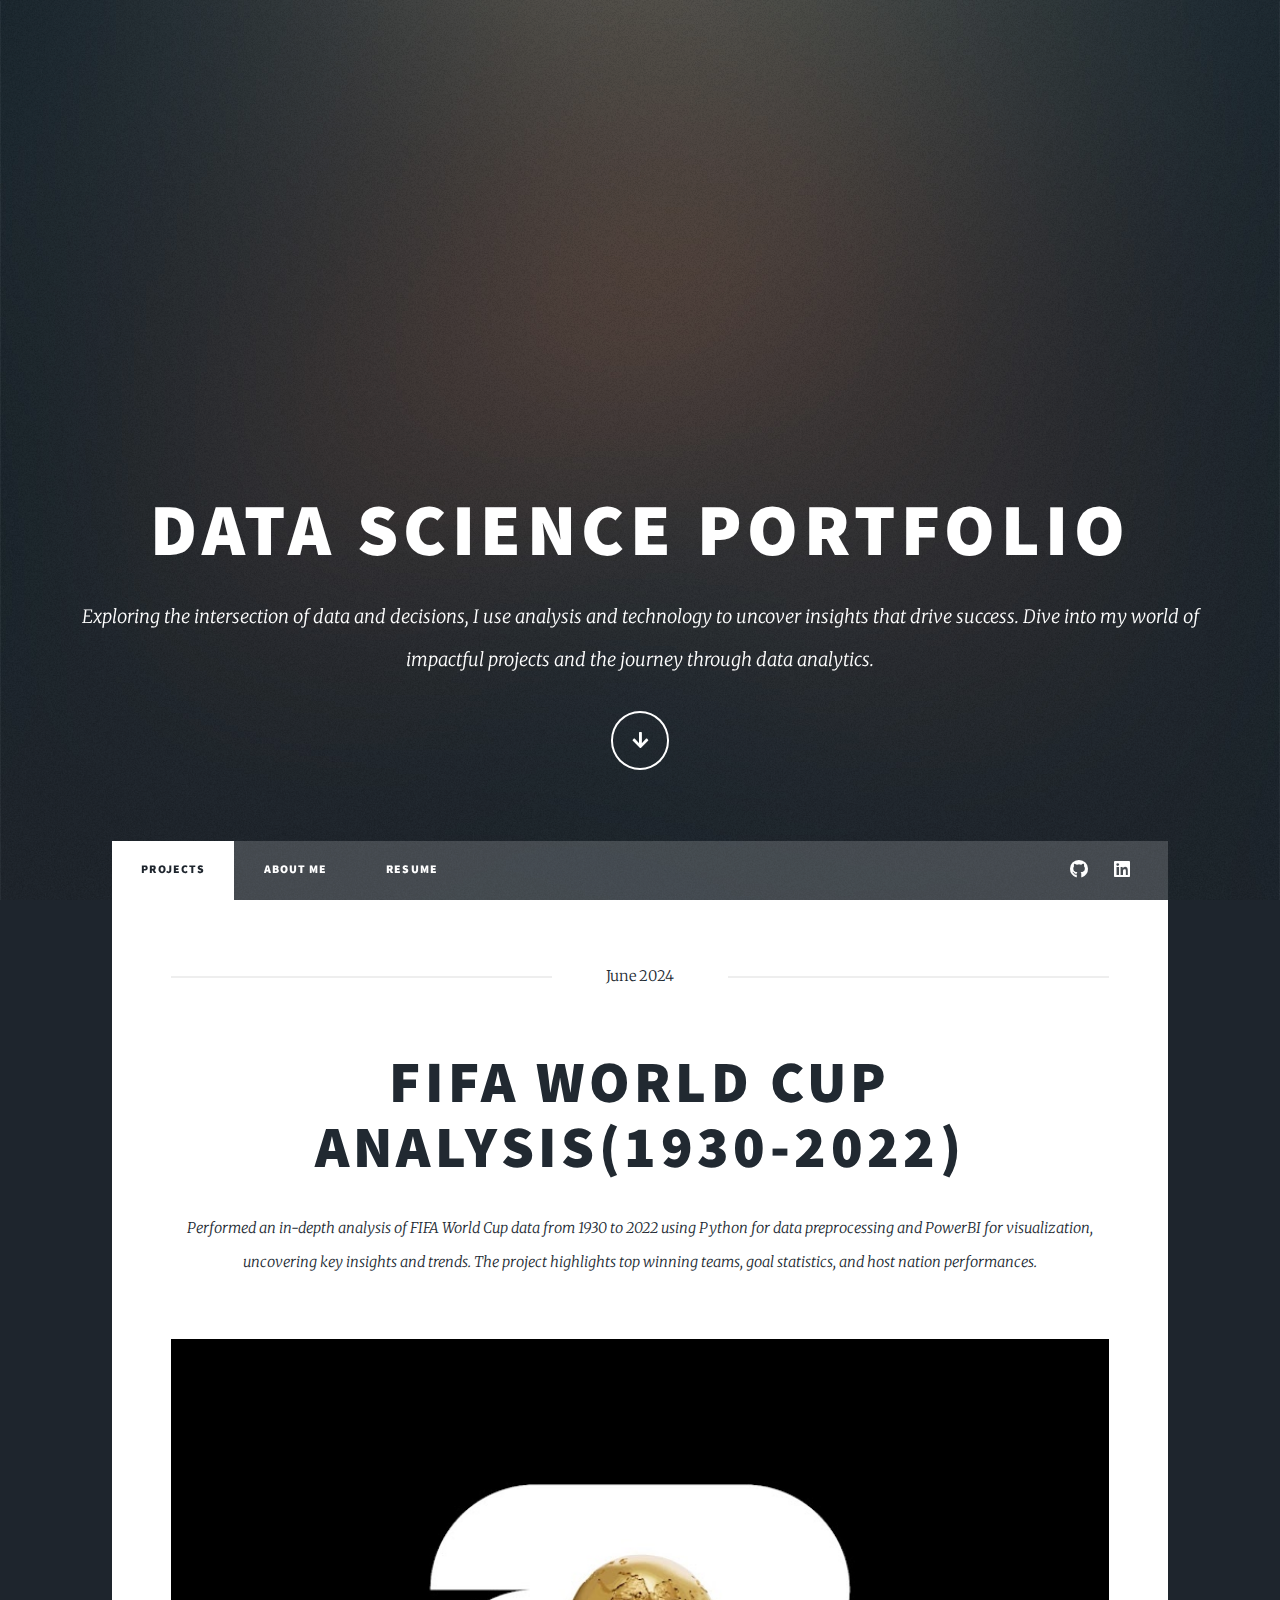
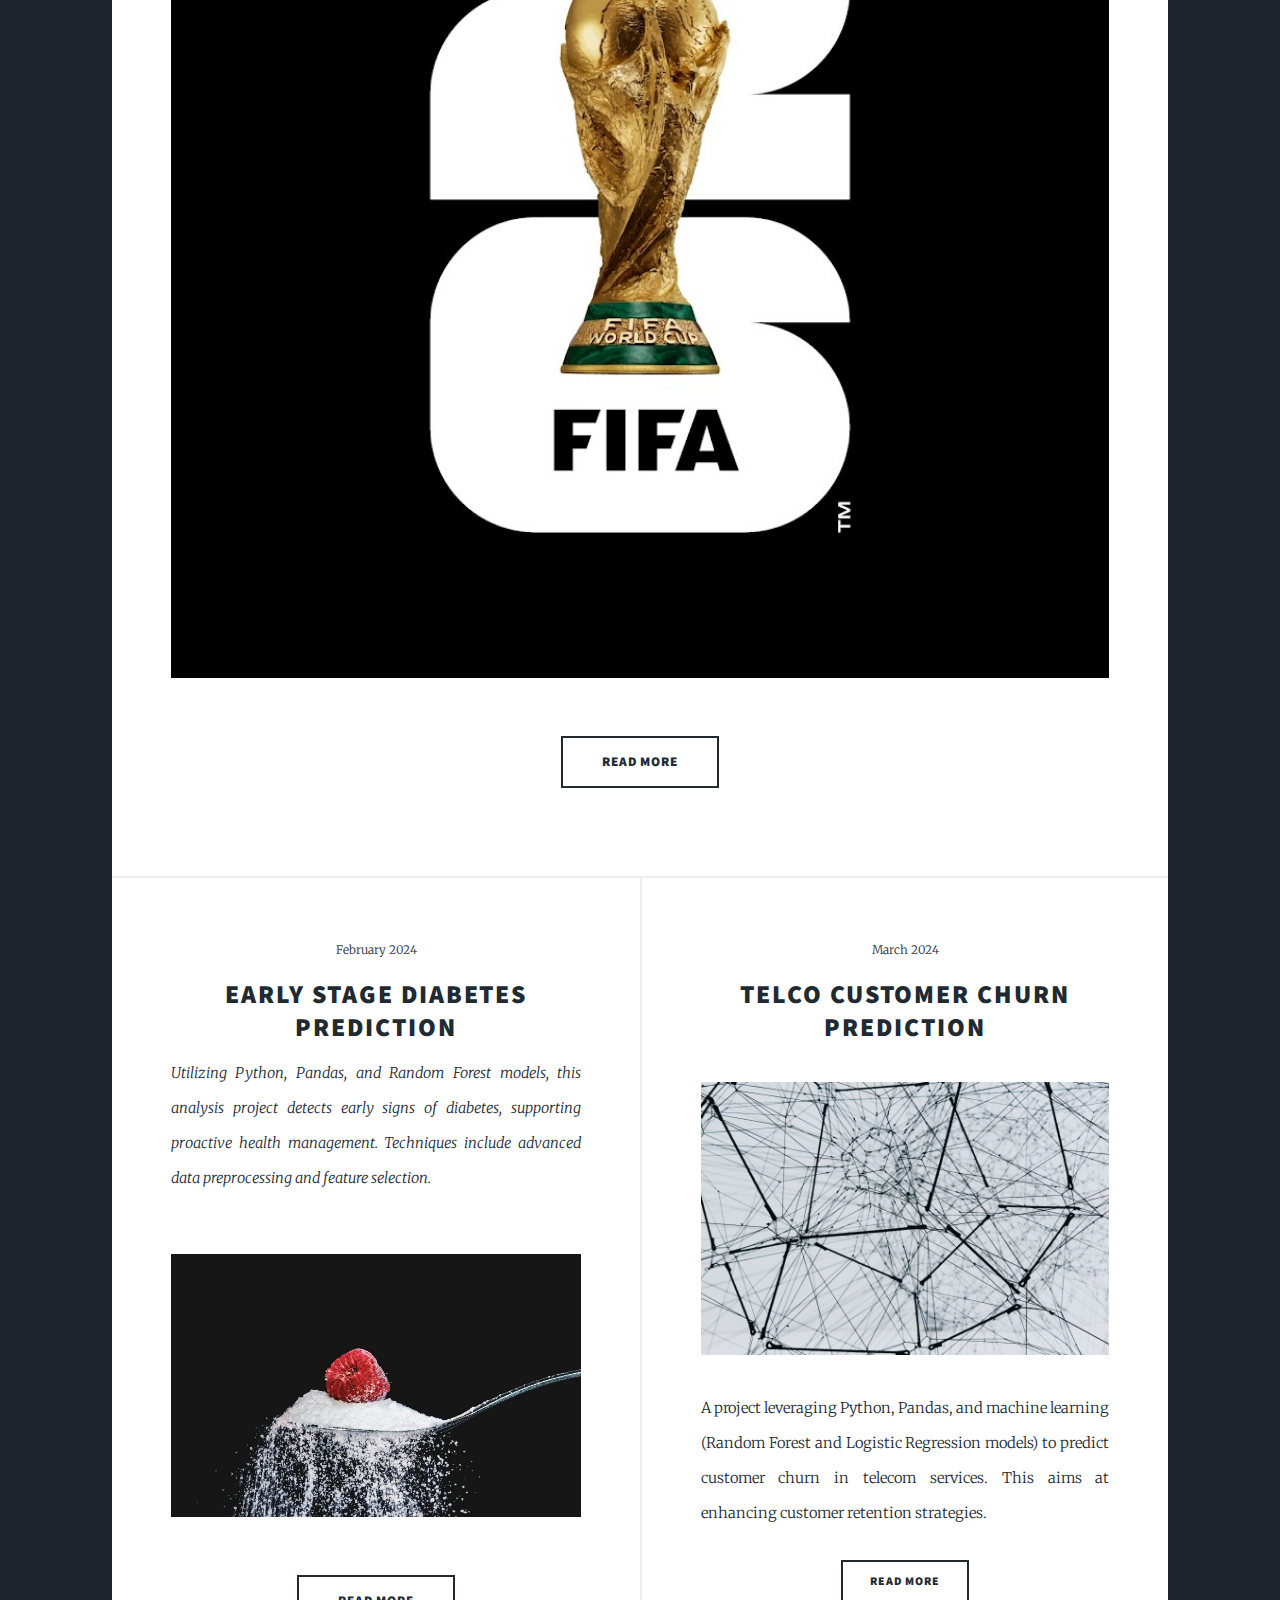
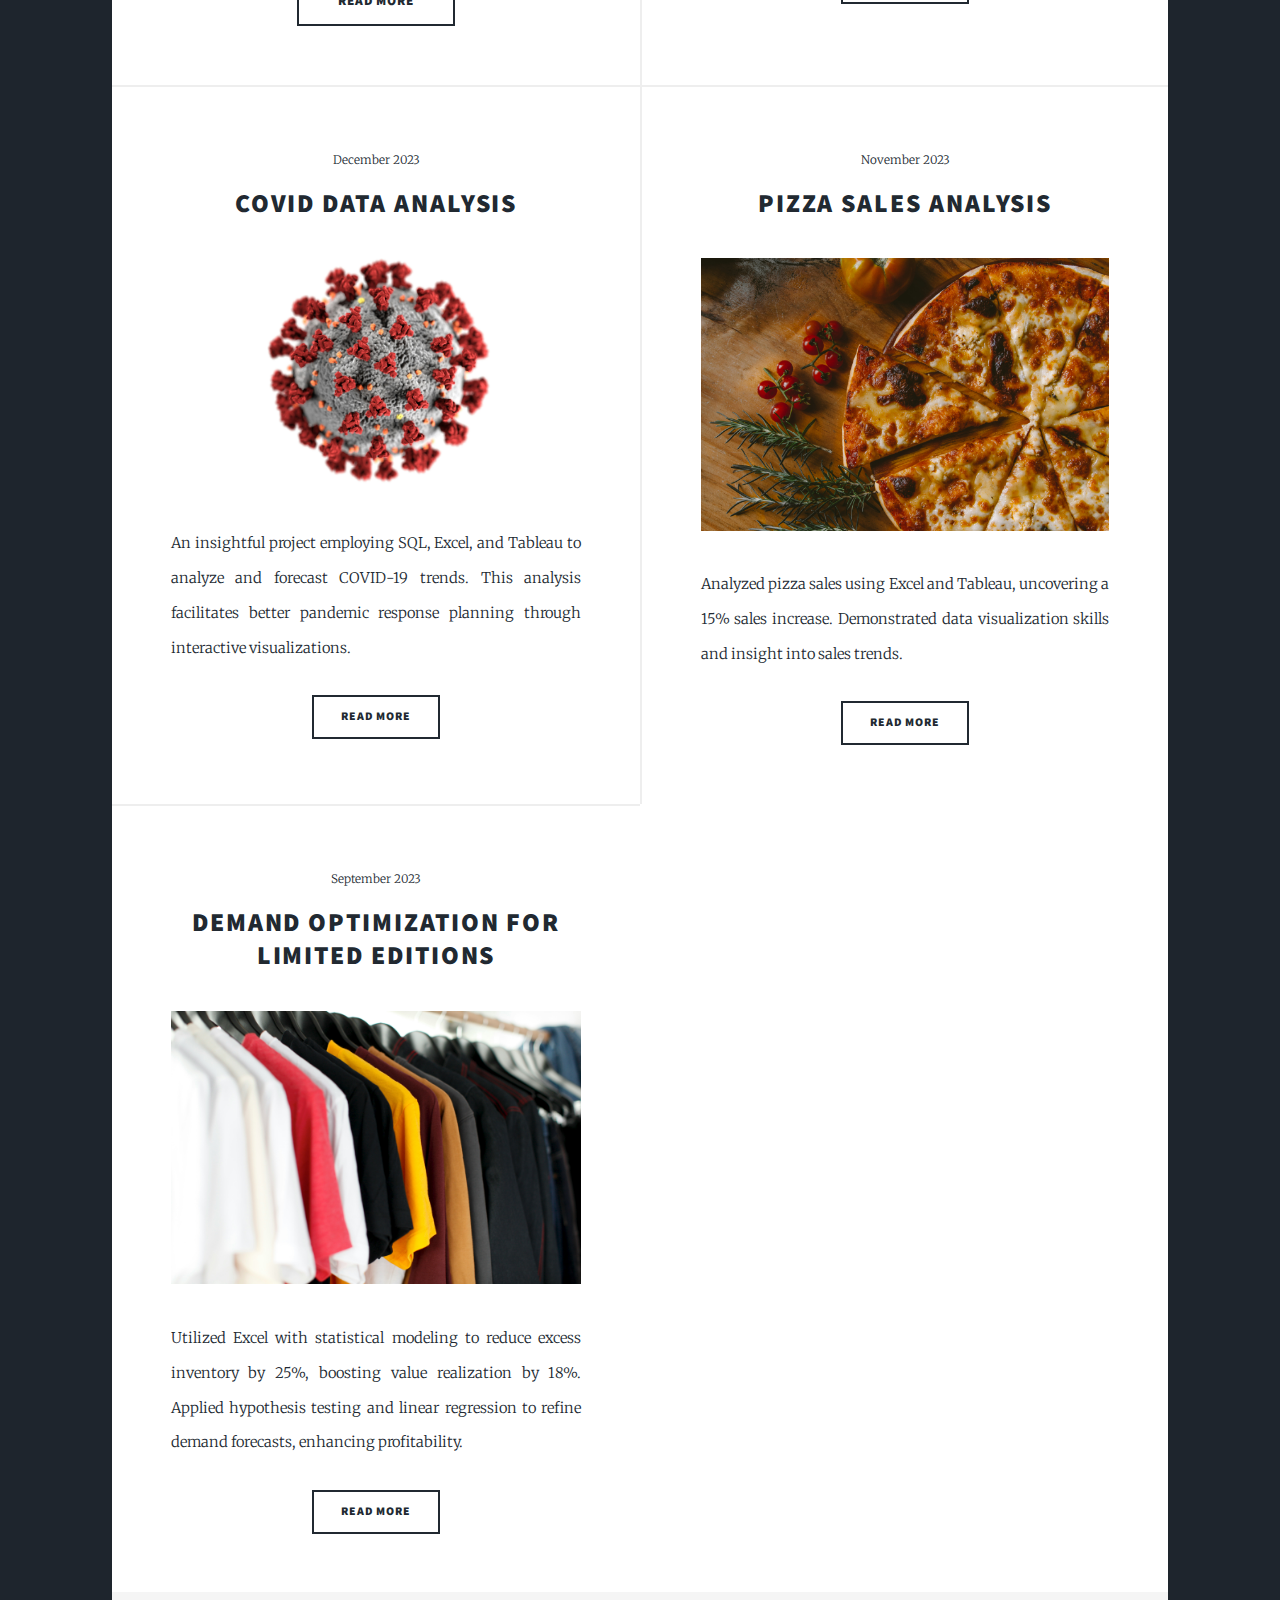
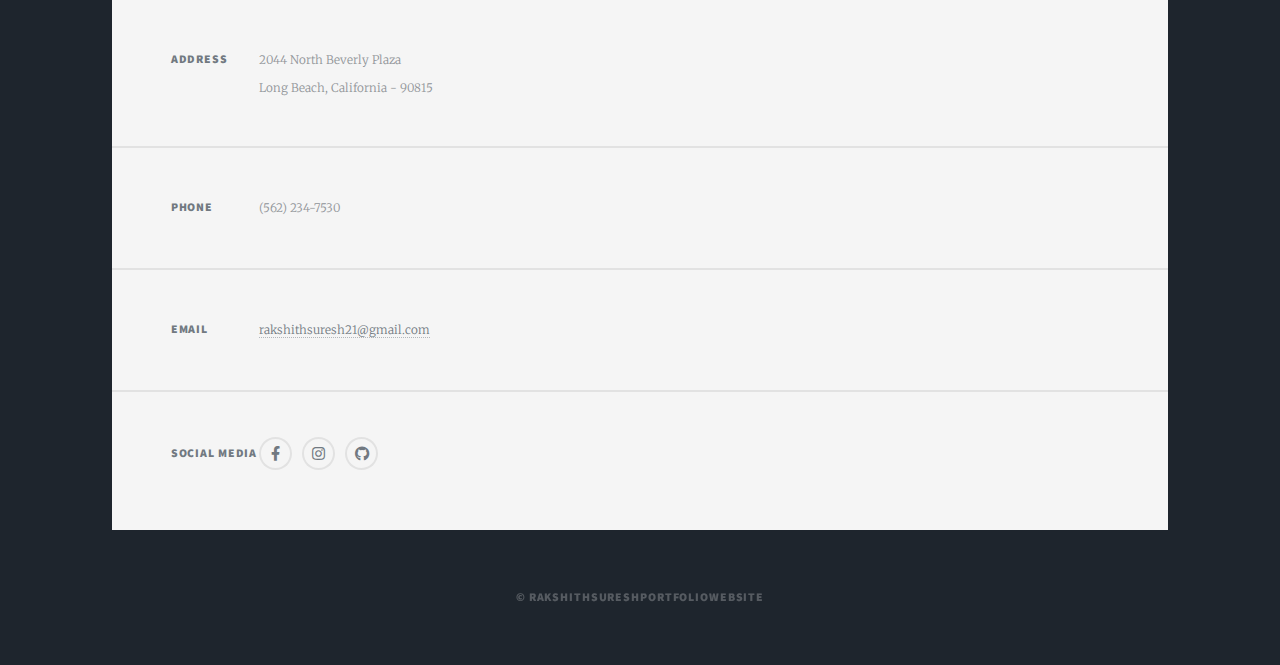
==== index.html @ 0e86dda4 "Add files via upload" ====
<!DOCTYPE HTML>
<!--
	Massively by HTML5 UP
	html5up.net | @ajlkn
	Free for personal and commercial use under the CCA 3.0 license (html5up.net/license)
-->
<html>
	<head>
		<title>Rakshith Suresh Portfolio</title>
		<meta charset="utf-8" />
		<meta name="viewport" content="width=device-width, initial-scale=1, user-scalable=no" />
		<link rel="stylesheet" href="assets/css/main.css" />
		<noscript><link rel="stylesheet" href="assets/css/noscript.css" /></noscript>
	</head>
	<body class="is-preload">

		<!-- Wrapper -->
			<div id="wrapper" class="fade-in">

				<!-- Intro -->
					<div id="intro">
						<h1>Data science Portfolio</h1>
						<p>Exploring the intersection of data and decisions, I use analysis and technology to uncover insights that drive success. Dive into my world of impactful projects and the journey through data analytics.</p>
						<ul class="actions">
							<li><a href="#header" class="button icon solid solo fa-arrow-down scrolly">Continue</a></li>
						</ul>
					</div>

				<!-- Header -->
					<header id="header">
						<a href="index.html" class="logo">Portfolio</a>
					</header>

				<!-- Nav -->
					<nav id="nav">
						<ul class="links">
							<li class="active"><a href="index.html">Projects</a></li>
							<li><a href="About me.html">About me</a></li>
							<li><a href="Resume.html">Resume</a></li>
						</ul>
						<ul class="icons">
				<li><a href="https://github.com/RakshithSuresh" class="icon brands fa-github"><span class="label">GitHub</span></a></li>
				<li><a href="https://www.linkedin.com/in/rakshith-suresh/" class="icon brands fa-linkedin"><span class="label">LinkedIn</span></a></li>
						</ul>
					</nav>

				<!-- Main -->
					<div id="main">

						<!-- Featured Post -->
							<article class="post featured">
								<header class="major">
									<span class="date">June 2024</span>
									<h2><a href="https://medium.com/@rakshithgowda596/fifa-world-cup-analysis-1930-2022-86f0fb80b61c">FIFA World Cup Analysis(1930-2022)</a></h2>
									<p>Performed an in-depth analysis of FIFA World Cup data from 1930 to 2022 using Python for data preprocessing and PowerBI for visualization, uncovering key insights and trends. The project highlights top winning teams, goal statistics, and host nation performances.									</p>
								</header>
								<a href="#" class="image main"><img src="images/fifa.jpg" alt="" /></a>
								<ul class="actions special">
									<li><a href="https://medium.com/@rakshithgowda596/fifa-world-cup-analysis-1930-2022-86f0fb80b61c" class="button large">Read More</a></li>
								</ul>
							</article>

						<!-- Posts -->
							<section class="posts">
								<article>
									<header>
										<span class="date">February 2024</span>
										<h2><a href="https://github.com/RakshithSuresh/Early-Stage-Diabetes-Prediction">Early Stage Diabetes Prediction</a></h2>
										<p>Utilizing Python, Pandas, and Random Forest models, this analysis project detects early signs of diabetes, supporting proactive health management. Techniques include advanced data preprocessing and feature selection.</p>
									</header>
									<a href="#" class="image main"><img src="images/diabetes.jpg" alt="" /></a>
									<ul class="actions special">
										<li><a href="https://github.com/RakshithSuresh/Early-Stage-Diabetes-Prediction" class="button large">Read More</a></li>
									</ul>
								</article>
								<article>
									<header>
										<span class="date">March 2024</span>
										<h2><a href="https://github.com/RakshithSuresh/Telco-Customer-Churn-Prediction">Telco Customer Churn Prediction</a></h2>
									</header>
									<a href="#" class="image fit"><img src="images/telco.jpg" alt="" /></a>
									<p>A project leveraging Python, Pandas, and machine learning (Random Forest and Logistic Regression models) to predict customer churn in telecom services. This aims at enhancing customer retention strategies.</p>
									<ul class="actions special">
										<li><a href="https://github.com/RakshithSuresh/Telco-Customer-Churn-Prediction" class="button">Read More</a></li>
									</ul>
								</article>

								<article>
									<header>
										<span class="date">December 2023</span>
										<h2><a href="https://github.com/RakshithSuresh/Covid-Data-Analysis">Covid Data Analysis</a></h2>
									</header>
									<a href="#" class="image fit"><img src="images/covid.jpg" alt="" /></a>
									<p>An insightful project employing SQL, Excel, and Tableau to analyze and forecast COVID-19 trends. This analysis facilitates better pandemic response planning through interactive visualizations.</p>
									<ul class="actions special">
										<li><a href="https://github.com/RakshithSuresh/Covid-Data-Analysis" class="button">Read More</a></li>
									</ul>
								</article>


								<article>
									<header>
										<span class="date">November 2023</span>
										<h2><a href="https://github.com/RakshithSuresh/Pizza_Sales">Pizza Sales Analysis</a></h2>
									</header>
									<a href="#" class="image fit"><img src="images/pizza.jpg" alt="" /></a>
									<p>Analyzed pizza sales using Excel and Tableau, uncovering a 15% sales increase. Demonstrated data visualization skills and insight into sales trends.</p>
									<ul class="actions special">
										<li><a href="https://github.com/RakshithSuresh/Pizza_Sales" class="button">Read More</a></li>
									</ul>
								</article>
								<article>
									<header>
										<span class="date">September 2023</span>
										<h2><a href="https://github.com/RakshithSuresh/Stats-Project">Demand Optimization for Limited Editions</a></h2>
									</header>
									<a href="#" class="image fit"><img src="images/clothing.jpg" alt="" /></a>
									<p>Utilized Excel with statistical modeling to reduce excess inventory by 25%, boosting value realization by 18%. Applied hypothesis testing and linear regression to refine demand forecasts, enhancing profitability.</p>
									<ul class="actions special">
										<li><a href="https://github.com/RakshithSuresh/Stats-Project" class="button">Read More</a></li>
									</ul>
								</article>
						
							</section>

						

					</div>

				<!-- Footer -->
					<footer id="footer">
						<section class="split contact">
							<section class="alt">
								<h3>Address</h3>
								<p>2044 North Beverly Plaza<br />
								Long Beach, California - 90815</p>
							</section>
							<section>
								<h3>Phone</h3>
								<p>(562) 234-7530</p>
							</section>
							<section>
								<h3>Email</h3>
								<p><a href="mailto:rakshithsuresh21@gmail.com">rakshithsuresh21@gmail.com</a></p>
							</section>
							<section>
								<h3>Social Media</h3>
								<ul class="icons alt">
									<li><a href="https://www.facebook.com/rakshith.rakshi.5243" class="icon brands alt fa-facebook-f"><span class="label">Facebook</span></a></li>
									<li><a href="https://www.instagram.com/rakshii_s/" class="icon brands alt fa-instagram"><span class="label">Instagram</span></a></li>
									<li><a href="https://github.com/RakshithSuresh" class="icon brands alt fa-github"><span class="label">GitHub</span></a></li>
								</ul>
							</section>
						</section>
					</footer>

				<!-- Copyright -->
					<div id="copyright">
						<ul><li>&copy; RakshithSureshPortfolioWebsite</li></ul>
					</div>	

			</div>

		<!-- Scripts -->
			<script src="assets/js/jquery.min.js"></script>
			<script src="assets/js/jquery.scrollex.min.js"></script>
			<script src="assets/js/jquery.scrolly.min.js"></script>
			<script src="assets/js/browser.min.js"></script>
			<script src="assets/js/breakpoints.min.js"></script>
			<script src="assets/js/util.js"></script>
			<script src="assets/js/main.js"></script>

	</body>
</html>
---- assets/css/main.css ----
@import url(fontawesome-all.min.css);
@import url("https://fonts.googleapis.com/css?family=Merriweather:300,700,300italic,700italic|Source+Sans+Pro:900");

/*
	Massively by HTML5 UP
	html5up.net | @ajlkn
	Free for personal and commercial use under the CCA 3.0 license (html5up.net/license)
*/

html, body, div, span, applet, object,
iframe, h1, h2, h3, h4, h5, h6, p, blockquote,
pre, a, abbr, acronym, address, big, cite,
code, del, dfn, em, img, ins, kbd, q, s, samp,
small, strike, strong, sub, sup, tt, var, b,
u, i, center, dl, dt, dd, ol, ul, li, fieldset,
form, label, legend, table, caption, tbody,
tfoot, thead, tr, th, td, article, aside,
canvas, details, embed, figure, figcaption,
footer, header, hgroup, menu, nav, output, ruby,
section, summary, time, mark, audio, video {
	margin: 0;
	padding: 0;
	border: 0;
	font-size: 100%;
	font: inherit;
	vertical-align: baseline;}

article, aside, details, figcaption, figure,
footer, header, hgroup, menu, nav, section {
	display: block;}

body {
	line-height: 1;
}

ol, ul {
	list-style: none;
}

blockquote, q {
	quotes: none;
}

	blockquote:before, blockquote:after, q:before, q:after {
		content: '';
		content: none;
	}

table {
	border-collapse: collapse;
	border-spacing: 0;
}

body {
	-webkit-text-size-adjust: none;
}

mark {
	background-color: transparent;
	color: inherit;
}

input::-moz-focus-inner {
	border: 0;
	padding: 0;
}

input, select, textarea {
	-moz-appearance: none;
	-webkit-appearance: none;
	-ms-appearance: none;
	appearance: none;
}

/* Basic */

	@-ms-viewport {
		width: device-width;
	}

	body {
		-ms-overflow-style: scrollbar;
	}

	@media screen and (max-width: 480px) {

		html, body {
			min-width: 320px;
		}

	}

	html {
		box-sizing: border-box;
	}

	*, *:before, *:after {
		box-sizing: inherit;
	}

	body {
		background-color: #1e252d;
	}

		body.is-preload *, body.is-preload *:before, body.is-preload *:after {
			-moz-animation: none !important;
			-webkit-animation: none !important;
			-ms-animation: none !important;
			animation: none !important;
			-moz-transition: none !important;
			-webkit-transition: none !important;
			-ms-transition: none !important;
			transition: none !important;
		}

/* Type */

	html {
		font-size: 16pt;
	}

		@media screen and (max-width: 1680px) {

			html {
				font-size: 12pt;
			}

		}

		@media screen and (max-width: 1280px) {

			html {
				font-size: 11pt;
			}

		}

		@media screen and (max-width: 360px) {

			html {
				font-size: 10pt;
			}

		}

	body {
		color: #212931;
	}

	body, input, select, textarea {
		font-family: "Merriweather", Georgia, serif;
		font-weight: 300;
		font-size: 1rem;
		line-height: 2.375;
	}

	a {
		-moz-transition: color 0.2s ease-in-out, background-color 0.2s ease-in-out, border-color 0.2s ease-in-out, box-shadow 0.2s ease-in-out;
		-webkit-transition: color 0.2s ease-in-out, background-color 0.2s ease-in-out, border-color 0.2s ease-in-out, box-shadow 0.2s ease-in-out;
		-ms-transition: color 0.2s ease-in-out, background-color 0.2s ease-in-out, border-color 0.2s ease-in-out, box-shadow 0.2s ease-in-out;
		transition: color 0.2s ease-in-out, background-color 0.2s ease-in-out, border-color 0.2s ease-in-out, box-shadow 0.2s ease-in-out;
		border-bottom: dotted 1px;
		text-decoration: none;
	}

		a:hover {
			border-bottom-color: transparent;
		}

	strong, b {
		font-weight: 600;
	}

	em, i {
		font-style: italic;
	}

	p {
		text-align: justify;
		margin: 0 0 2rem 0;
	}

	h1, h2, h3, h4, h5, h6 {
		font-family: "Source Sans Pro", Helvetica, sans-serif;
		font-weight: 900;
		line-height: 1.5;
		letter-spacing: 0.075em;
		text-transform: uppercase;
		margin: 0 0 1rem 0;
	}

		h1 a, h2 a, h3 a, h4 a, h5 a, h6 a {
			border-bottom: 0;
			color: inherit;
			text-decoration: none;
		}

	h1 {
		font-size: 4rem;
		line-height: 1.1;
		margin: 0 0 2rem 0;
	}

	h2 {
		font-size: 1.75rem;
		line-height: 1.3;
		margin: 0 0 1.5rem 0;
	}

	h3 {
		font-size: 1.25rem;
		margin: 0 0 1.5rem 0;
	}

	h4 {
		font-size: 1rem;
	}

	h5 {
		font-size: 0.9rem;
	}

	h6 {
		font-size: 0.8rem;
	}

	sub {
		font-size: 0.8rem;
		position: relative;
		top: 0.5rem;
	}

	sup {
		font-size: 0.8rem;
		position: relative;
		top: -0.5rem;
	}

	blockquote {
		border-left: solid 4px;
		font-style: italic;
		margin: 0 0 2rem 0;
		padding: 0.5rem 0 0.5rem 2rem;
	}

	code {
		border: solid 2px;
		font-family: "Courier New", monospace;
		font-size: 0.9rem;
		margin: 0 0.25rem;
		padding: 0.25rem 0.65rem;
	}

	pre {
		-webkit-overflow-scrolling: touch;
		font-family: "Courier New", monospace;
		font-size: 0.9rem;
		margin: 0 0 2rem 0;
	}

		pre code {
			display: block;
			line-height: 1.75;
			padding: 1rem 1.5rem;
			overflow-x: auto;
		}

	hr {
		border: 0;
		border-bottom: solid 2px;
		margin: 3rem 0;
	}

		hr.major {
			margin: 5rem 0;
		}

	.align-left {
		text-align: left;
	}

	.align-center {
		text-align: center;
	}

	.align-right {
		text-align: right;
	}

	input, select, textarea {
		color: #212931;
	}

	a {
		color: #212931;
		border-bottom-color: rgba(33, 41, 49, 0.5);
	}

		a:hover {
			border-bottom-color: transparent;
			color: #18bfef !important;
		}

	strong, b {
		color: #212931;
	}

	h1, h2, h3, h4, h5, h6 {
		color: #212931;
	}

	blockquote {
		border-left-color: #eeeeee;
	}

	code {
		background: rgba(220, 220, 220, 0.25);
		border-color: #eeeeee;
	}

	hr {
		border-bottom-color: #eeeeee;
	}

/* Row */

	.row {
		display: flex;
		flex-wrap: wrap;
		box-sizing: border-box;
		align-items: stretch;
	}

		.row > * {
			box-sizing: border-box;
		}

		.row.gtr-uniform > * > :last-child {
			margin-bottom: 0;
		}

		.row.aln-left {
			justify-content: flex-start;
		}

		.row.aln-center {
			justify-content: center;
		}

		.row.aln-right {
			justify-content: flex-end;
		}

		.row.aln-top {
			align-items: flex-start;
		}

		.row.aln-middle {
			align-items: center;
		}

		.row.aln-bottom {
			align-items: flex-end;
		}

		.row > .imp {
			order: -1;
		}

		.row > .col-1 {
			width: 8.33333%;
		}

		.row > .off-1 {
			margin-left: 8.33333%;
		}

		.row > .col-2 {
			width: 16.66667%;
		}

		.row > .off-2 {
			margin-left: 16.66667%;
		}

		.row > .col-3 {
			width: 25%;
		}

		.row > .off-3 {
			margin-left: 25%;
		}

		.row > .col-4 {
			width: 33.33333%;
		}

		.row > .off-4 {
			margin-left: 33.33333%;
		}

		.row > .col-5 {
			width: 41.66667%;
		}

		.row > .off-5 {
			margin-left: 41.66667%;
		}

		.row > .col-6 {
			width: 50%;
		}

		.row > .off-6 {
			margin-left: 50%;
		}

		.row > .col-7 {
			width: 58.33333%;
		}

		.row > .off-7 {
			margin-left: 58.33333%;
		}

		.row > .col-8 {
			width: 66.66667%;
		}

		.row > .off-8 {
			margin-left: 66.66667%;
		}

		.row > .col-9 {
			width: 75%;
		}

		.row > .off-9 {
			margin-left: 75%;
		}

		.row > .col-10 {
			width: 83.33333%;
		}

		.row > .off-10 {
			margin-left: 83.33333%;
		}

		.row > .col-11 {
			width: 91.66667%;
		}

		.row > .off-11 {
			margin-left: 91.66667%;
		}

		.row > .col-12 {
			width: 100%;
		}

		.row > .off-12 {
			margin-left: 100%;
		}

		.row.gtr-0 {
			margin-top: 0;
			margin-left: 0rem;
		}

			.row.gtr-0 > * {
				padding: 0 0 0 0rem;
			}

			.row.gtr-0.gtr-uniform {
				margin-top: 0rem;
			}

				.row.gtr-0.gtr-uniform > * {
					padding-top: 0rem;
				}

		.row.gtr-25 {
			margin-top: 0;
			margin-left: -0.375rem;
		}

			.row.gtr-25 > * {
				padding: 0 0 0 0.375rem;
			}

			.row.gtr-25.gtr-uniform {
				margin-top: -0.375rem;
			}

				.row.gtr-25.gtr-uniform > * {
					padding-top: 0.375rem;
				}

		.row.gtr-50 {
			margin-top: 0;
			margin-left: -0.75rem;
		}

			.row.gtr-50 > * {
				padding: 0 0 0 0.75rem;
			}

			.row.gtr-50.gtr-uniform {
				margin-top: -0.75rem;
			}

				.row.gtr-50.gtr-uniform > * {
					padding-top: 0.75rem;
				}

		.row {
			margin-top: 0;
			margin-left: -1.5rem;
		}

			.row > * {
				padding: 0 0 0 1.5rem;
			}

			.row.gtr-uniform {
				margin-top: -1.5rem;
			}

				.row.gtr-uniform > * {
					padding-top: 1.5rem;
				}

		.row.gtr-150 {
			margin-top: 0;
			margin-left: -2.25rem;
		}

			.row.gtr-150 > * {
				padding: 0 0 0 2.25rem;
			}

			.row.gtr-150.gtr-uniform {
				margin-top: -2.25rem;
			}

				.row.gtr-150.gtr-uniform > * {
					padding-top: 2.25rem;
				}

		.row.gtr-200 {
			margin-top: 0;
			margin-left: -3rem;
		}

			.row.gtr-200 > * {
				padding: 0 0 0 3rem;
			}

			.row.gtr-200.gtr-uniform {
				margin-top: -3rem;
			}

				.row.gtr-200.gtr-uniform > * {
					padding-top: 3rem;
				}

		@media screen and (max-width: 1680px) {

			.row {
				display: flex;
				flex-wrap: wrap;
				box-sizing: border-box;
				align-items: stretch;
			}

				.row > * {
					box-sizing: border-box;
				}

				.row.gtr-uniform > * > :last-child {
					margin-bottom: 0;
				}

				.row.aln-left {
					justify-content: flex-start;
				}

				.row.aln-center {
					justify-content: center;
				}

				.row.aln-right {
					justify-content: flex-end;
				}

				.row.aln-top {
					align-items: flex-start;
				}

				.row.aln-middle {
					align-items: center;
				}

				.row.aln-bottom {
					align-items: flex-end;
				}

				.row > .imp-xlarge {
					order: -1;
				}

				.row > .col-1-xlarge {
					width: 8.33333%;
				}

				.row > .off-1-xlarge {
					margin-left: 8.33333%;
				}

				.row > .col-2-xlarge {
					width: 16.66667%;
				}

				.row > .off-2-xlarge {
					margin-left: 16.66667%;
				}

				.row > .col-3-xlarge {
					width: 25%;
				}

				.row > .off-3-xlarge {
					margin-left: 25%;
				}

				.row > .col-4-xlarge {
					width: 33.33333%;
				}

				.row > .off-4-xlarge {
					margin-left: 33.33333%;
				}

				.row > .col-5-xlarge {
					width: 41.66667%;
				}

				.row > .off-5-xlarge {
					margin-left: 41.66667%;
				}

				.row > .col-6-xlarge {
					width: 50%;
				}

				.row > .off-6-xlarge {
					margin-left: 50%;
				}

				.row > .col-7-xlarge {
					width: 58.33333%;
				}

				.row > .off-7-xlarge {
					margin-left: 58.33333%;
				}

				.row > .col-8-xlarge {
					width: 66.66667%;
				}

				.row > .off-8-xlarge {
					margin-left: 66.66667%;
				}

				.row > .col-9-xlarge {
					width: 75%;
				}

				.row > .off-9-xlarge {
					margin-left: 75%;
				}

				.row > .col-10-xlarge {
					width: 83.33333%;
				}

				.row > .off-10-xlarge {
					margin-left: 83.33333%;
				}

				.row > .col-11-xlarge {
					width: 91.66667%;
				}

				.row > .off-11-xlarge {
					margin-left: 91.66667%;
				}

				.row > .col-12-xlarge {
					width: 100%;
				}

				.row > .off-12-xlarge {
					margin-left: 100%;
				}

				.row.gtr-0 {
					margin-top: 0;
					margin-left: 0rem;
				}

					.row.gtr-0 > * {
						padding: 0 0 0 0rem;
					}

					.row.gtr-0.gtr-uniform {
						margin-top: 0rem;
					}

						.row.gtr-0.gtr-uniform > * {
							padding-top: 0rem;
						}

				.row.gtr-25 {
					margin-top: 0;
					margin-left: -0.375rem;
				}

					.row.gtr-25 > * {
						padding: 0 0 0 0.375rem;
					}

					.row.gtr-25.gtr-uniform {
						margin-top: -0.375rem;
					}

						.row.gtr-25.gtr-uniform > * {
							padding-top: 0.375rem;
						}

				.row.gtr-50 {
					margin-top: 0;
					margin-left: -0.75rem;
				}

					.row.gtr-50 > * {
						padding: 0 0 0 0.75rem;
					}

					.row.gtr-50.gtr-uniform {
						margin-top: -0.75rem;
					}

						.row.gtr-50.gtr-uniform > * {
							padding-top: 0.75rem;
						}

				.row {
					margin-top: 0;
					margin-left: -1.5rem;
				}

					.row > * {
						padding: 0 0 0 1.5rem;
					}

					.row.gtr-uniform {
						margin-top: -1.5rem;
					}

						.row.gtr-uniform > * {
							padding-top: 1.5rem;
						}

				.row.gtr-150 {
					margin-top: 0;
					margin-left: -2.25rem;
				}

					.row.gtr-150 > * {
						padding: 0 0 0 2.25rem;
					}

					.row.gtr-150.gtr-uniform {
						margin-top: -2.25rem;
					}

						.row.gtr-150.gtr-uniform > * {
							padding-top: 2.25rem;
						}

				.row.gtr-200 {
					margin-top: 0;
					margin-left: -3rem;
				}

					.row.gtr-200 > * {
						padding: 0 0 0 3rem;
					}

					.row.gtr-200.gtr-uniform {
						margin-top: -3rem;
					}

						.row.gtr-200.gtr-uniform > * {
							padding-top: 3rem;
						}

		}

		@media screen and (max-width: 1280px) {

			.row {
				display: flex;
				flex-wrap: wrap;
				box-sizing: border-box;
				align-items: stretch;
			}

				.row > * {
					box-sizing: border-box;
				}

				.row.gtr-uniform > * > :last-child {
					margin-bottom: 0;
				}

				.row.aln-left {
					justify-content: flex-start;
				}

				.row.aln-center {
					justify-content: center;
				}

				.row.aln-right {
					justify-content: flex-end;
				}

				.row.aln-top {
					align-items: flex-start;
				}

				.row.aln-middle {
					align-items: center;
				}

				.row.aln-bottom {
					align-items: flex-end;
				}

				.row > .imp-large {
					order: -1;
				}

				.row > .col-1-large {
					width: 8.33333%;
				}

				.row > .off-1-large {
					margin-left: 8.33333%;
				}

				.row > .col-2-large {
					width: 16.66667%;
				}

				.row > .off-2-large {
					margin-left: 16.66667%;
				}

				.row > .col-3-large {
					width: 25%;
				}

				.row > .off-3-large {
					margin-left: 25%;
				}

				.row > .col-4-large {
					width: 33.33333%;
				}

				.row > .off-4-large {
					margin-left: 33.33333%;
				}

				.row > .col-5-large {
					width: 41.66667%;
				}

				.row > .off-5-large {
					margin-left: 41.66667%;
				}

				.row > .col-6-large {
					width: 50%;
				}

				.row > .off-6-large {
					margin-left: 50%;
				}

				.row > .col-7-large {
					width: 58.33333%;
				}

				.row > .off-7-large {
					margin-left: 58.33333%;
				}

				.row > .col-8-large {
					width: 66.66667%;
				}

				.row > .off-8-large {
					margin-left: 66.66667%;
				}

				.row > .col-9-large {
					width: 75%;
				}

				.row > .off-9-large {
					margin-left: 75%;
				}

				.row > .col-10-large {
					width: 83.33333%;
				}

				.row > .off-10-large {
					margin-left: 83.33333%;
				}

				.row > .col-11-large {
					width: 91.66667%;
				}

				.row > .off-11-large {
					margin-left: 91.66667%;
				}

				.row > .col-12-large {
					width: 100%;
				}

				.row > .off-12-large {
					margin-left: 100%;
				}

				.row.gtr-0 {
					margin-top: 0;
					margin-left: 0rem;
				}

					.row.gtr-0 > * {
						padding: 0 0 0 0rem;
					}

					.row.gtr-0.gtr-uniform {
						margin-top: 0rem;
					}

						.row.gtr-0.gtr-uniform > * {
							padding-top: 0rem;
						}

				.row.gtr-25 {
					margin-top: 0;
					margin-left: -0.375rem;
				}

					.row.gtr-25 > * {
						padding: 0 0 0 0.375rem;
					}

					.row.gtr-25.gtr-uniform {
						margin-top: -0.375rem;
					}

						.row.gtr-25.gtr-uniform > * {
							padding-top: 0.375rem;
						}

				.row.gtr-50 {
					margin-top: 0;
					margin-left: -0.75rem;
				}

					.row.gtr-50 > * {
						padding: 0 0 0 0.75rem;
					}

					.row.gtr-50.gtr-uniform {
						margin-top: -0.75rem;
					}

						.row.gtr-50.gtr-uniform > * {
							padding-top: 0.75rem;
						}

				.row {
					margin-top: 0;
					margin-left: -1.5rem;
				}

					.row > * {
						padding: 0 0 0 1.5rem;
					}

					.row.gtr-uniform {
						margin-top: -1.5rem;
					}

						.row.gtr-uniform > * {
							padding-top: 1.5rem;
						}

				.row.gtr-150 {
					margin-top: 0;
					margin-left: -2.25rem;
				}

					.row.gtr-150 > * {
						padding: 0 0 0 2.25rem;
					}

					.row.gtr-150.gtr-uniform {
						margin-top: -2.25rem;
					}

						.row.gtr-150.gtr-uniform > * {
							padding-top: 2.25rem;
						}

				.row.gtr-200 {
					margin-top: 0;
					margin-left: -3rem;
				}

					.row.gtr-200 > * {
						padding: 0 0 0 3rem;
					}

					.row.gtr-200.gtr-uniform {
						margin-top: -3rem;
					}

						.row.gtr-200.gtr-uniform > * {
							padding-top: 3rem;
						}

		}

		@media screen and (max-width: 980px) {

			.row {
				display: flex;
				flex-wrap: wrap;
				box-sizing: border-box;
				align-items: stretch;
			}

				.row > * {
					box-sizing: border-box;
				}

				.row.gtr-uniform > * > :last-child {
					margin-bottom: 0;
				}

				.row.aln-left {
					justify-content: flex-start;
				}

				.row.aln-center {
					justify-content: center;
				}

				.row.aln-right {
					justify-content: flex-end;
				}

				.row.aln-top {
					align-items: flex-start;
				}

				.row.aln-middle {
					align-items: center;
				}

				.row.aln-bottom {
					align-items: flex-end;
				}

				.row > .imp-medium {
					order: -1;
				}

				.row > .col-1-medium {
					width: 8.33333%;
				}

				.row > .off-1-medium {
					margin-left: 8.33333%;
				}

				.row > .col-2-medium {
					width: 16.66667%;
				}

				.row > .off-2-medium {
					margin-left: 16.66667%;
				}

				.row > .col-3-medium {
					width: 25%;
				}

				.row > .off-3-medium {
					margin-left: 25%;
				}

				.row > .col-4-medium {
					width: 33.33333%;
				}

				.row > .off-4-medium {
					margin-left: 33.33333%;
				}

				.row > .col-5-medium {
					width: 41.66667%;
				}

				.row > .off-5-medium {
					margin-left: 41.66667%;
				}

				.row > .col-6-medium {
					width: 50%;
				}

				.row > .off-6-medium {
					margin-left: 50%;
				}

				.row > .col-7-medium {
					width: 58.33333%;
				}

				.row > .off-7-medium {
					margin-left: 58.33333%;
				}

				.row > .col-8-medium {
					width: 66.66667%;
				}

				.row > .off-8-medium {
					margin-left: 66.66667%;
				}

				.row > .col-9-medium {
					width: 75%;
				}

				.row > .off-9-medium {
					margin-left: 75%;
				}

				.row > .col-10-medium {
					width: 83.33333%;
				}

				.row > .off-10-medium {
					margin-left: 83.33333%;
				}

				.row > .col-11-medium {
					width: 91.66667%;
				}

				.row > .off-11-medium {
					margin-left: 91.66667%;
				}

				.row > .col-12-medium {
					width: 100%;
				}

				.row > .off-12-medium {
					margin-left: 100%;
				}

				.row.gtr-0 {
					margin-top: 0;
					margin-left: 0rem;
				}

					.row.gtr-0 > * {
						padding: 0 0 0 0rem;
					}

					.row.gtr-0.gtr-uniform {
						margin-top: 0rem;
					}

						.row.gtr-0.gtr-uniform > * {
							padding-top: 0rem;
						}

				.row.gtr-25 {
					margin-top: 0;
					margin-left: -0.375rem;
				}

					.row.gtr-25 > * {
						padding: 0 0 0 0.375rem;
					}

					.row.gtr-25.gtr-uniform {
						margin-top: -0.375rem;
					}

						.row.gtr-25.gtr-uniform > * {
							padding-top: 0.375rem;
						}

				.row.gtr-50 {
					margin-top: 0;
					margin-left: -0.75rem;
				}

					.row.gtr-50 > * {
						padding: 0 0 0 0.75rem;
					}

					.row.gtr-50.gtr-uniform {
						margin-top: -0.75rem;
					}

						.row.gtr-50.gtr-uniform > * {
							padding-top: 0.75rem;
						}

				.row {
					margin-top: 0;
					margin-left: -1.5rem;
				}

					.row > * {
						padding: 0 0 0 1.5rem;
					}

					.row.gtr-uniform {
						margin-top: -1.5rem;
					}

						.row.gtr-uniform > * {
							padding-top: 1.5rem;
						}

				.row.gtr-150 {
					margin-top: 0;
					margin-left: -2.25rem;
				}

					.row.gtr-150 > * {
						padding: 0 0 0 2.25rem;
					}

					.row.gtr-150.gtr-uniform {
						margin-top: -2.25rem;
					}

						.row.gtr-150.gtr-uniform > * {
							padding-top: 2.25rem;
						}

				.row.gtr-200 {
					margin-top: 0;
					margin-left: -3rem;
				}

					.row.gtr-200 > * {
						padding: 0 0 0 3rem;
					}

					.row.gtr-200.gtr-uniform {
						margin-top: -3rem;
					}

						.row.gtr-200.gtr-uniform > * {
							padding-top: 3rem;
						}

		}

		@media screen and (max-width: 736px) {

			.row {
				display: flex;
				flex-wrap: wrap;
				box-sizing: border-box;
				align-items: stretch;
			}

				.row > * {
					box-sizing: border-box;
				}

				.row.gtr-uniform > * > :last-child {
					margin-bottom: 0;
				}

				.row.aln-left {
					justify-content: flex-start;
				}

				.row.aln-center {
					justify-content: center;
				}

				.row.aln-right {
					justify-content: flex-end;
				}

				.row.aln-top {
					align-items: flex-start;
				}

				.row.aln-middle {
					align-items: center;
				}

				.row.aln-bottom {
					align-items: flex-end;
				}

				.row > .imp-small {
					order: -1;
				}

				.row > .col-1-small {
					width: 8.33333%;
				}

				.row > .off-1-small {
					margin-left: 8.33333%;
				}

				.row > .col-2-small {
					width: 16.66667%;
				}

				.row > .off-2-small {
					margin-left: 16.66667%;
				}

				.row > .col-3-small {
					width: 25%;
				}

				.row > .off-3-small {
					margin-left: 25%;
				}

				.row > .col-4-small {
					width: 33.33333%;
				}

				.row > .off-4-small {
					margin-left: 33.33333%;
				}

				.row > .col-5-small {
					width: 41.66667%;
				}

				.row > .off-5-small {
					margin-left: 41.66667%;
				}

				.row > .col-6-small {
					width: 50%;
				}

				.row > .off-6-small {
					margin-left: 50%;
				}

				.row > .col-7-small {
					width: 58.33333%;
				}

				.row > .off-7-small {
					margin-left: 58.33333%;
				}

				.row > .col-8-small {
					width: 66.66667%;
				}

				.row > .off-8-small {
					margin-left: 66.66667%;
				}

				.row > .col-9-small {
					width: 75%;
				}

				.row > .off-9-small {
					margin-left: 75%;
				}

				.row > .col-10-small {
					width: 83.33333%;
				}

				.row > .off-10-small {
					margin-left: 83.33333%;
				}

				.row > .col-11-small {
					width: 91.66667%;
				}

				.row > .off-11-small {
					margin-left: 91.66667%;
				}

				.row > .col-12-small {
					width: 100%;
				}

				.row > .off-12-small {
					margin-left: 100%;
				}

				.row.gtr-0 {
					margin-top: 0;
					margin-left: 0rem;
				}

					.row.gtr-0 > * {
						padding: 0 0 0 0rem;
					}

					.row.gtr-0.gtr-uniform {
						margin-top: 0rem;
					}

						.row.gtr-0.gtr-uniform > * {
							padding-top: 0rem;
						}

				.row.gtr-25 {
					margin-top: 0;
					margin-left: -0.375rem;
				}

					.row.gtr-25 > * {
						padding: 0 0 0 0.375rem;
					}

					.row.gtr-25.gtr-uniform {
						margin-top: -0.375rem;
					}

						.row.gtr-25.gtr-uniform > * {
							padding-top: 0.375rem;
						}

				.row.gtr-50 {
					margin-top: 0;
					margin-left: -0.75rem;
				}

					.row.gtr-50 > * {
						padding: 0 0 0 0.75rem;
					}

					.row.gtr-50.gtr-uniform {
						margin-top: -0.75rem;
					}

						.row.gtr-50.gtr-uniform > * {
							padding-top: 0.75rem;
						}

				.row {
					margin-top: 0;
					margin-left: -1.5rem;
				}

					.row > * {
						padding: 0 0 0 1.5rem;
					}

					.row.gtr-uniform {
						margin-top: -1.5rem;
					}

						.row.gtr-uniform > * {
							padding-top: 1.5rem;
						}

				.row.gtr-150 {
					margin-top: 0;
					margin-left: -2.25rem;
				}

					.row.gtr-150 > * {
						padding: 0 0 0 2.25rem;
					}

					.row.gtr-150.gtr-uniform {
						margin-top: -2.25rem;
					}

						.row.gtr-150.gtr-uniform > * {
							padding-top: 2.25rem;
						}

				.row.gtr-200 {
					margin-top: 0;
					margin-left: -3rem;
				}

					.row.gtr-200 > * {
						padding: 0 0 0 3rem;
					}

					.row.gtr-200.gtr-uniform {
						margin-top: -3rem;
					}

						.row.gtr-200.gtr-uniform > * {
							padding-top: 3rem;
						}

		}

		@media screen and (max-width: 480px) {

			.row {
				display: flex;
				flex-wrap: wrap;
				box-sizing: border-box;
				align-items: stretch;
			}

				.row > * {
					box-sizing: border-box;
				}

				.row.gtr-uniform > * > :last-child {
					margin-bottom: 0;
				}

				.row.aln-left {
					justify-content: flex-start;
				}

				.row.aln-center {
					justify-content: center;
				}

				.row.aln-right {
					justify-content: flex-end;
				}

				.row.aln-top {
					align-items: flex-start;
				}

				.row.aln-middle {
					align-items: center;
				}

				.row.aln-bottom {
					align-items: flex-end;
				}

				.row > .imp-xsmall {
					order: -1;
				}

				.row > .col-1-xsmall {
					width: 8.33333%;
				}

				.row > .off-1-xsmall {
					margin-left: 8.33333%;
				}

				.row > .col-2-xsmall {
					width: 16.66667%;
				}

				.row > .off-2-xsmall {
					margin-left: 16.66667%;
				}

				.row > .col-3-xsmall {
					width: 25%;
				}

				.row > .off-3-xsmall {
					margin-left: 25%;
				}

				.row > .col-4-xsmall {
					width: 33.33333%;
				}

				.row > .off-4-xsmall {
					margin-left: 33.33333%;
				}

				.row > .col-5-xsmall {
					width: 41.66667%;
				}

				.row > .off-5-xsmall {
					margin-left: 41.66667%;
				}

				.row > .col-6-xsmall {
					width: 50%;
				}

				.row > .off-6-xsmall {
					margin-left: 50%;
				}

				.row > .col-7-xsmall {
					width: 58.33333%;
				}

				.row > .off-7-xsmall {
					margin-left: 58.33333%;
				}

				.row > .col-8-xsmall {
					width: 66.66667%;
				}

				.row > .off-8-xsmall {
					margin-left: 66.66667%;
				}

				.row > .col-9-xsmall {
					width: 75%;
				}

				.row > .off-9-xsmall {
					margin-left: 75%;
				}

				.row > .col-10-xsmall {
					width: 83.33333%;
				}

				.row > .off-10-xsmall {
					margin-left: 83.33333%;
				}

				.row > .col-11-xsmall {
					width: 91.66667%;
				}

				.row > .off-11-xsmall {
					margin-left: 91.66667%;
				}

				.row > .col-12-xsmall {
					width: 100%;
				}

				.row > .off-12-xsmall {
					margin-left: 100%;
				}

				.row.gtr-0 {
					margin-top: 0;
					margin-left: 0rem;
				}

					.row.gtr-0 > * {
						padding: 0 0 0 0rem;
					}

					.row.gtr-0.gtr-uniform {
						margin-top: 0rem;
					}

						.row.gtr-0.gtr-uniform > * {
							padding-top: 0rem;
						}

				.row.gtr-25 {
					margin-top: 0;
					margin-left: -0.375rem;
				}

					.row.gtr-25 > * {
						padding: 0 0 0 0.375rem;
					}

					.row.gtr-25.gtr-uniform {
						margin-top: -0.375rem;
					}

						.row.gtr-25.gtr-uniform > * {
							padding-top: 0.375rem;
						}

				.row.gtr-50 {
					margin-top: 0;
					margin-left: -0.75rem;
				}

					.row.gtr-50 > * {
						padding: 0 0 0 0.75rem;
					}

					.row.gtr-50.gtr-uniform {
						margin-top: -0.75rem;
					}

						.row.gtr-50.gtr-uniform > * {
							padding-top: 0.75rem;
						}

				.row {
					margin-top: 0;
					margin-left: -1.5rem;
				}

					.row > * {
						padding: 0 0 0 1.5rem;
					}

					.row.gtr-uniform {
						margin-top: -1.5rem;
					}

						.row.gtr-uniform > * {
							padding-top: 1.5rem;
						}

				.row.gtr-150 {
					margin-top: 0;
					margin-left: -2.25rem;
				}

					.row.gtr-150 > * {
						padding: 0 0 0 2.25rem;
					}

					.row.gtr-150.gtr-uniform {
						margin-top: -2.25rem;
					}

						.row.gtr-150.gtr-uniform > * {
							padding-top: 2.25rem;
						}

				.row.gtr-200 {
					margin-top: 0;
					margin-left: -3rem;
				}

					.row.gtr-200 > * {
						padding: 0 0 0 3rem;
					}

					.row.gtr-200.gtr-uniform {
						margin-top: -3rem;
					}

						.row.gtr-200.gtr-uniform > * {
							padding-top: 3rem;
						}

		}

		@media screen and (max-width: 360px) {

			.row {
				display: flex;
				flex-wrap: wrap;
				box-sizing: border-box;
				align-items: stretch;
			}

				.row > * {
					box-sizing: border-box;
				}

				.row.gtr-uniform > * > :last-child {
					margin-bottom: 0;
				}

				.row.aln-left {
					justify-content: flex-start;
				}

				.row.aln-center {
					justify-content: center;
				}

				.row.aln-right {
					justify-content: flex-end;
				}

				.row.aln-top {
					align-items: flex-start;
				}

				.row.aln-middle {
					align-items: center;
				}

				.row.aln-bottom {
					align-items: flex-end;
				}

				.row > .imp-xxsmall {
					order: -1;
				}

				.row > .col-1-xxsmall {
					width: 8.33333%;
				}

				.row > .off-1-xxsmall {
					margin-left: 8.33333%;
				}

				.row > .col-2-xxsmall {
					width: 16.66667%;
				}

				.row > .off-2-xxsmall {
					margin-left: 16.66667%;
				}

				.row > .col-3-xxsmall {
					width: 25%;
				}

				.row > .off-3-xxsmall {
					margin-left: 25%;
				}

				.row > .col-4-xxsmall {
					width: 33.33333%;
				}

				.row > .off-4-xxsmall {
					margin-left: 33.33333%;
				}

				.row > .col-5-xxsmall {
					width: 41.66667%;
				}

				.row > .off-5-xxsmall {
					margin-left: 41.66667%;
				}

				.row > .col-6-xxsmall {
					width: 50%;
				}

				.row > .off-6-xxsmall {
					margin-left: 50%;
				}

				.row > .col-7-xxsmall {
					width: 58.33333%;
				}

				.row > .off-7-xxsmall {
					margin-left: 58.33333%;
				}

				.row > .col-8-xxsmall {
					width: 66.66667%;
				}

				.row > .off-8-xxsmall {
					margin-left: 66.66667%;
				}

				.row > .col-9-xxsmall {
					width: 75%;
				}

				.row > .off-9-xxsmall {
					margin-left: 75%;
				}

				.row > .col-10-xxsmall {
					width: 83.33333%;
				}

				.row > .off-10-xxsmall {
					margin-left: 83.33333%;
				}

				.row > .col-11-xxsmall {
					width: 91.66667%;
				}

				.row > .off-11-xxsmall {
					margin-left: 91.66667%;
				}

				.row > .col-12-xxsmall {
					width: 100%;
				}

				.row > .off-12-xxsmall {
					margin-left: 100%;
				}

				.row.gtr-0 {
					margin-top: 0;
					margin-left: 0rem;
				}

					.row.gtr-0 > * {
						padding: 0 0 0 0rem;
					}

					.row.gtr-0.gtr-uniform {
						margin-top: 0rem;
					}

						.row.gtr-0.gtr-uniform > * {
							padding-top: 0rem;
						}

				.row.gtr-25 {
					margin-top: 0;
					margin-left: -0.375rem;
				}

					.row.gtr-25 > * {
						padding: 0 0 0 0.375rem;
					}

					.row.gtr-25.gtr-uniform {
						margin-top: -0.375rem;
					}

						.row.gtr-25.gtr-uniform > * {
							padding-top: 0.375rem;
						}

				.row.gtr-50 {
					margin-top: 0;
					margin-left: -0.75rem;
				}

					.row.gtr-50 > * {
						padding: 0 0 0 0.75rem;
					}

					.row.gtr-50.gtr-uniform {
						margin-top: -0.75rem;
					}

						.row.gtr-50.gtr-uniform > * {
							padding-top: 0.75rem;
						}

				.row {
					margin-top: 0;
					margin-left: -1.5rem;
				}

					.row > * {
						padding: 0 0 0 1.5rem;
					}

					.row.gtr-uniform {
						margin-top: -1.5rem;
					}

						.row.gtr-uniform > * {
							padding-top: 1.5rem;
						}

				.row.gtr-150 {
					margin-top: 0;
					margin-left: -2.25rem;
				}

					.row.gtr-150 > * {
						padding: 0 0 0 2.25rem;
					}

					.row.gtr-150.gtr-uniform {
						margin-top: -2.25rem;
					}

						.row.gtr-150.gtr-uniform > * {
							padding-top: 2.25rem;
						}

				.row.gtr-200 {
					margin-top: 0;
					margin-left: -3rem;
				}

					.row.gtr-200 > * {
						padding: 0 0 0 3rem;
					}

					.row.gtr-200.gtr-uniform {
						margin-top: -3rem;
					}

						.row.gtr-200.gtr-uniform > * {
							padding-top: 3rem;
						}

		}

/* Box */

	.box {
		border: solid 2px;
		margin-bottom: 2rem;
		padding: 1.5rem;
	}

		.box > :last-child,
		.box > :last-child > :last-child,
		.box > :last-child > :last-child > :last-child {
			margin-bottom: 0;
		}

		.box.alt {
			border: 0;
			border-radius: 0;
			padding: 0;
		}

	.box {
		border-color: #eeeeee;
	}

/* Button */

	input[type="submit"],
	input[type="reset"],
	input[type="button"],
	button,
	.button {
		-moz-appearance: none;
		-webkit-appearance: none;
		-ms-appearance: none;
		appearance: none;
		-moz-transition: background-color 0.2s ease-in-out, box-shadow 0.2s ease-in-out, color 0.2s ease-in-out;
		-webkit-transition: background-color 0.2s ease-in-out, box-shadow 0.2s ease-in-out, color 0.2s ease-in-out;
		-ms-transition: background-color 0.2s ease-in-out, box-shadow 0.2s ease-in-out, color 0.2s ease-in-out;
		transition: background-color 0.2s ease-in-out, box-shadow 0.2s ease-in-out, color 0.2s ease-in-out;
		border: 0;
		border-radius: 0;
		cursor: pointer;
		display: inline-block;
		font-family: "Source Sans Pro", Helvetica, sans-serif;
		font-size: 0.8rem;
		font-weight: 900;
		letter-spacing: 0.075em;
		height: 3rem;
		line-height: 3rem;
		padding: 0 2rem;
		text-align: center;
		text-decoration: none;
		text-transform: uppercase;
		white-space: nowrap;
	}

		input[type="submit"].icon:before,
		input[type="reset"].icon:before,
		input[type="button"].icon:before,
		button.icon:before,
		.button.icon:before {
			margin-right: 0.5rem;
		}

		input[type="submit"].icon.solo,
		input[type="reset"].icon.solo,
		input[type="button"].icon.solo,
		button.icon.solo,
		.button.icon.solo {
			position: relative;
			width: 4rem;
			height: 4rem;
			line-height: 4rem;
			border-radius: 4rem;
			text-indent: 4rem;
			overflow: hidden;
			padding: 0;
			white-space: nowrap;
		}

			input[type="submit"].icon.solo:before,
			input[type="reset"].icon.solo:before,
			input[type="button"].icon.solo:before,
			button.icon.solo:before,
			.button.icon.solo:before {
				position: absolute;
				display: block;
				top: 0;
				left: 0;
				width: inherit;
				height: inherit;
				line-height: inherit;
				font-size: 1.25rem;
				margin-right: 0;
				text-align: center;
				text-indent: 0;
			}

		input[type="submit"].fit,
		input[type="reset"].fit,
		input[type="button"].fit,
		button.fit,
		.button.fit {
			width: 100%;
		}

		input[type="submit"].small,
		input[type="reset"].small,
		input[type="button"].small,
		button.small,
		.button.small {
			font-size: 0.7rem;
			height: 2.5rem;
			line-height: 2.5rem;
			padding: 0 1.5rem;
		}

		input[type="submit"].large,
		input[type="reset"].large,
		input[type="button"].large,
		button.large,
		.button.large {
			font-size: 0.9rem;
			height: 3.5rem;
			line-height: 3.5rem;
			padding: 0 2.75rem;
		}

		@media screen and (max-width: 980px) {

			input[type="submit"],
			input[type="reset"],
			input[type="button"],
			button,
			.button {
				font-size: 0.9rem;
				height: 3.25rem;
				line-height: 3.25rem;
			}

				input[type="submit"].large,
				input[type="reset"].large,
				input[type="button"].large,
				button.large,
				.button.large {
					font-size: 1rem;
					height: 3.75rem;
					line-height: 3.75rem;
				}

		}

		input[type="submit"].disabled, input[type="submit"]:disabled,
		input[type="reset"].disabled,
		input[type="reset"]:disabled,
		input[type="button"].disabled,
		input[type="button"]:disabled,
		button.disabled,
		button:disabled,
		.button.disabled,
		.button:disabled {
			pointer-events: none;
			opacity: 0.25;
		}

	input[type="submit"],
	input[type="reset"],
	input[type="button"],
	button,
	.button {
		background-color: transparent;
		box-shadow: inset 0 0 0 2px #212931;
		color: #212931 !important;
	}

		input[type="submit"]:hover,
		input[type="reset"]:hover,
		input[type="button"]:hover,
		button:hover,
		.button:hover {
			box-shadow: inset 0 0 0 2px #18bfef;
			color: #18bfef !important;
		}

		input[type="submit"].primary,
		input[type="reset"].primary,
		input[type="button"].primary,
		button.primary,
		.button.primary {
			background-color: #212931;
			box-shadow: none;
			color: #ffffff !important;
		}

			input[type="submit"].primary:hover,
			input[type="reset"].primary:hover,
			input[type="button"].primary:hover,
			button.primary:hover,
			.button.primary:hover {
				background-color: #18bfef;
			}

/* Form */

	form {
		margin: 0 0 2rem 0;
	}

		form > :last-child {
			margin-bottom: 0;
		}

		form > .fields {
			display: -moz-flex;
			display: -webkit-flex;
			display: -ms-flex;
			display: flex;
			-moz-flex-wrap: wrap;
			-webkit-flex-wrap: wrap;
			-ms-flex-wrap: wrap;
			flex-wrap: wrap;
			width: calc(100% + 3rem);
			margin: -1.5rem 0 2rem -1.5rem;
		}

			form > .fields > .field {
				-moz-flex-grow: 0;
				-webkit-flex-grow: 0;
				-ms-flex-grow: 0;
				flex-grow: 0;
				-moz-flex-shrink: 0;
				-webkit-flex-shrink: 0;
				-ms-flex-shrink: 0;
				flex-shrink: 0;
				padding: 1.5rem 0 0 1.5rem;
				width: calc(100% - 1.5rem);
			}

				form > .fields > .field.half {
					width: calc(50% - 0.75rem);
				}

				form > .fields > .field.third {
					width: calc(100%/3 - 0.5rem);
				}

				form > .fields > .field.quarter {
					width: calc(25% - 0.375rem);
				}

		@media screen and (max-width: 480px) {

			form > .fields {
				width: calc(100% + 3rem);
				margin: -1.5rem 0 2rem -1.5rem;
			}

				form > .fields > .field {
					padding: 1.5rem 0 0 1.5rem;
					width: calc(100% - 1.5rem);
				}

					form > .fields > .field.half {
						width: calc(100% - 1.5rem);
					}

					form > .fields > .field.third {
						width: calc(100% - 1.5rem);
					}

					form > .fields > .field.quarter {
						width: calc(100% - 1.5rem);
					}

		}

	label {
		display: block;
		font-family: "Source Sans Pro", Helvetica, sans-serif;
		font-weight: 900;
		line-height: 1.5;
		letter-spacing: 0.075em;
		font-size: 0.8rem;
		text-transform: uppercase;
		margin: 0 0 0.75rem 0;
	}

		@media screen and (max-width: 980px) {

			label {
				font-size: 0.9rem;
			}

		}

	input[type="text"],
	input[type="password"],
	input[type="email"],
	select,
	textarea {
		-moz-appearance: none;
		-webkit-appearance: none;
		-ms-appearance: none;
		appearance: none;
		background: transparent;
		border-radius: 0;
		border: solid 2px;
		color: inherit;
		display: block;
		outline: 0;
		padding: 0 1rem;
		text-decoration: none;
		width: 100%;
	}

		input[type="text"]:invalid,
		input[type="password"]:invalid,
		input[type="email"]:invalid,
		select:invalid,
		textarea:invalid {
			box-shadow: none;
		}

	select {
		background-size: 1.25rem;
		background-repeat: no-repeat;
		background-position: calc(100% - 1rem) center;
		height: 3rem;
		padding-right: 3rem;
		text-overflow: ellipsis;
	}

		select:focus::-ms-value {
			background-color: transparent;
		}

		select::-ms-expand {
			display: none;
		}

	input[type="text"],
	input[type="password"],
	input[type="email"],
	select {
		height: 3rem;
	}

	textarea {
		padding: 0.75rem 1rem;
	}

	input[type="checkbox"],
	input[type="radio"] {
		-moz-appearance: none;
		-webkit-appearance: none;
		-ms-appearance: none;
		appearance: none;
		display: block;
		float: left;
		margin-right: -2rem;
		opacity: 0;
		width: 1rem;
		z-index: -1;
	}

		input[type="checkbox"] + label,
		input[type="radio"] + label {
			text-decoration: none;
			cursor: pointer;
			display: inline-block;
			font-size: 1rem;
			letter-spacing: 0;
			font-family: "Merriweather", Georgia, serif;
			text-transform: none;
			font-weight: 300;
			padding-left: 2.8rem;
			padding-right: 1rem;
			position: relative;
		}

			input[type="checkbox"] + label:before,
			input[type="radio"] + label:before {
				-moz-osx-font-smoothing: grayscale;
				-webkit-font-smoothing: antialiased;
				display: inline-block;
				font-style: normal;
				font-variant: normal;
				text-rendering: auto;
				line-height: 1;
				text-transform: none !important;
				font-family: 'Font Awesome 5 Free';
				font-weight: 900;
			}

			input[type="checkbox"] + label:before,
			input[type="radio"] + label:before {
				border-radius: 0;
				border: solid 2px;
				content: '';
				display: inline-block;
				font-size: 0.8rem;
				height: 1.8rem;
				left: 0;
				line-height: 1.65rem;
				position: absolute;
				text-align: center;
				top: -0.125rem;
				width: 1.8rem;
			}

		input[type="checkbox"]:checked + label:before,
		input[type="radio"]:checked + label:before {
			content: '\f00c';
		}

	input[type="checkbox"] + label:before {
		border-radius: 0;
	}

	input[type="radio"] + label:before {
		border-radius: 100%;
	}

	::-webkit-input-placeholder {
		opacity: 1.0;
	}

	:-moz-placeholder {
		opacity: 1.0;
	}

	::-moz-placeholder {
		opacity: 1.0;
	}

	:-ms-input-placeholder {
		opacity: 1.0;
	}

	label {
		color: #212931;
	}

	input[type="text"],
	input[type="password"],
	input[type="email"],
	select,
	textarea {
		border-color: #eeeeee;
	}

		input[type="text"]:focus,
		input[type="password"]:focus,
		input[type="email"]:focus,
		select:focus,
		textarea:focus {
			border-color: #18bfef;
		}

	select {
		background-image: url("data:image/svg+xml;charset=utf8,%3Csvg xmlns='http://www.w3.org/2000/svg' width='40' height='40' preserveAspectRatio='none' viewBox='0 0 40 40'%3E%3Cpath d='M9.4,12.3l10.4,10.4l10.4-10.4c0.2-0.2,0.5-0.4,0.9-0.4c0.3,0,0.6,0.1,0.9,0.4l3.3,3.3c0.2,0.2,0.4,0.5,0.4,0.9 c0,0.4-0.1,0.6-0.4,0.9L20.7,31.9c-0.2,0.2-0.5,0.4-0.9,0.4c-0.3,0-0.6-0.1-0.9-0.4L4.3,17.3c-0.2-0.2-0.4-0.5-0.4-0.9 c0-0.4,0.1-0.6,0.4-0.9l3.3-3.3c0.2-0.2,0.5-0.4,0.9-0.4S9.1,12.1,9.4,12.3z' fill='%23eeeeee' /%3E%3C/svg%3E");
	}

		select option {
			background-color: #ffffff;
			color: #212931;
		}

	.select-wrapper:before {
		color: #eeeeee;
	}

	input[type="checkbox"] + label,
	input[type="radio"] + label {
		color: #212931;
	}

		input[type="checkbox"] + label:before,
		input[type="radio"] + label:before {
			border-color: #eeeeee;
		}

	input[type="checkbox"]:checked + label:before,
	input[type="radio"]:checked + label:before {
		background-color: #212931;
		border-color: #212931;
		color: #ffffff;
	}

	input[type="checkbox"]:focus + label:before,
	input[type="radio"]:focus + label:before {
		border-color: #18bfef;
	}

	::-webkit-input-placeholder {
		color: #909498 !important;
	}

	:-moz-placeholder {
		color: #909498 !important;
	}

	::-moz-placeholder {
		color: #909498 !important;
	}

	:-ms-input-placeholder {
		color: #909498 !important;
	}

	.formerize-placeholder {
		color: #909498 !important;
	}

/* Icon */

	.icon {
		text-decoration: none;
		border-bottom: none;
		position: relative;
	}

		.icon:before {
			-moz-osx-font-smoothing: grayscale;
			-webkit-font-smoothing: antialiased;
			display: inline-block;
			font-style: normal;
			font-variant: normal;
			text-rendering: auto;
			line-height: 1;
			text-transform: none !important;
			font-family: 'Font Awesome 5 Free';
			font-weight: 400;
		}

		.icon > .label {
			display: none;
		}

		.icon:before {
			line-height: inherit;
		}

		.icon.solid:before {
			font-weight: 900;
		}

		.icon.brands:before {
			font-family: 'Font Awesome 5 Brands';
		}

/* Image */
.profile-image {
    display: block;
    max-width: 100%; /* Ensures image is not bigger than its container */
    height: auto; /* Keeps the aspect ratio */
    margin: 0 auto; /* Centers the image if it is smaller than its container */
}

	.image {
		border: 0;
		display: inline-block;
		position: relative;
	}

		.image img {
			display: block;
		}

		.image.left, .image.right {
			max-width: 40%;
		}

			.image.left img, .image.right img {
				width: 100%;
			}

		.image.left {
			float: left;
			margin: 0 2rem 2rem 0;
			top: 0.75rem;
		}

		.image.right {
			float: right;
			margin: 0 0 2rem 2rem;
			top: 0.75rem;
		}

		.image.fit {
			display: block;
			margin: 2.5rem 0;
			width: 100%;
		}

			.image.fit:first-child {
				margin-top: 0;
			}

			.image.fit img {
				width: 100%;
			}

		.image.main {
			display: block;
			margin: 4rem 0;
			width: 100%;
		}




			.image.main:first-child {
				margin-top: 0;
			}

			.image.main img {
				width: 100%;
			}

		@media screen and (max-width: 736px) {

			.image.fit {
				margin: 2rem 0;
			}

			.image.main {
				margin: 2rem 0;
			}

		}

	a.image {
		overflow: hidden;
	}

		a.image img {
			-moz-transition: -moz-transform 0.2s ease-out;
			-webkit-transition: -webkit-transform 0.2s ease-out;
			-ms-transition: -ms-transform 0.2s ease-out;
			transition: transform 0.2s ease-out;
		}

		a.image:hover img {
			-moz-transform: scale(1.05);
			-webkit-transform: scale(1.05);
			-ms-transform: scale(1.05);
			transform: scale(1.05);
		}

/* Actions */

	ul.actions {
		display: -moz-flex;
		display: -webkit-flex;
		display: -ms-flex;
		display: flex;
		cursor: default;
		list-style: none;
		margin-left: -1rem;
		padding-left: 0;
	}

		ul.actions li {
			padding: 0 0 0 1rem;
			vertical-align: middle;
		}

		ul.actions.special {
			-moz-justify-content: center;
			-webkit-justify-content: center;
			-ms-justify-content: center;
			justify-content: center;
			width: 100%;
			margin-left: 0;
		}

			ul.actions.special li:first-child {
				padding-left: 0;
			}

		ul.actions.stacked {
			-moz-flex-direction: column;
			-webkit-flex-direction: column;
			-ms-flex-direction: column;
			flex-direction: column;
			margin-left: 0;
		}

			ul.actions.stacked li {
				padding: 1.3rem 0 0 0;
			}

				ul.actions.stacked li:first-child {
					padding-top: 0;
				}

		ul.actions.fit {
			width: calc(100% + 1rem);
		}

			ul.actions.fit li {
				-moz-flex-grow: 1;
				-webkit-flex-grow: 1;
				-ms-flex-grow: 1;
				flex-grow: 1;
				-moz-flex-shrink: 1;
				-webkit-flex-shrink: 1;
				-ms-flex-shrink: 1;
				flex-shrink: 1;
				width: 100%;
			}

				ul.actions.fit li > * {
					width: 100%;
				}

			ul.actions.fit.stacked {
				width: 100%;
			}

		@media screen and (max-width: 480px) {

			ul.actions:not(.fixed) {
				-moz-flex-direction: column;
				-webkit-flex-direction: column;
				-ms-flex-direction: column;
				flex-direction: column;
				margin-left: 0;
				width: 100% !important;
			}

				ul.actions:not(.fixed) li {
					-moz-flex-grow: 1;
					-webkit-flex-grow: 1;
					-ms-flex-grow: 1;
					flex-grow: 1;
					-moz-flex-shrink: 1;
					-webkit-flex-shrink: 1;
					-ms-flex-shrink: 1;
					flex-shrink: 1;
					padding: 1rem 0 0 0;
					text-align: center;
					width: 100%;
				}

					ul.actions:not(.fixed) li > * {
						width: 100%;
					}

					ul.actions:not(.fixed) li:first-child {
						padding-top: 0;
					}

					ul.actions:not(.fixed) li input[type="submit"],
					ul.actions:not(.fixed) li input[type="reset"],
					ul.actions:not(.fixed) li input[type="button"],
					ul.actions:not(.fixed) li button,
					ul.actions:not(.fixed) li .button {
						width: 100%;
					}

						ul.actions:not(.fixed) li input[type="submit"].icon:before,
						ul.actions:not(.fixed) li input[type="reset"].icon:before,
						ul.actions:not(.fixed) li input[type="button"].icon:before,
						ul.actions:not(.fixed) li button.icon:before,
						ul.actions:not(.fixed) li .button.icon:before {
							margin-left: -0.5rem;
						}

		}

/* Icons */

	ul.icons {
		cursor: default;
		list-style: none;
		padding-left: 0;
	}

		ul.icons li {
			display: inline-block;
			padding: 0 0.5rem 0 0;
			vertical-align: middle;
		}

			ul.icons li:last-child {
				padding-right: 0;
			}

			ul.icons li .icon:before {
				width: 2.25rem;
				height: 2.25rem;
				line-height: 2.25rem;
				display: inline-block;
				text-align: center;
				border-radius: 100%;
				font-size: 1.25rem;
			}

		ul.icons.alt li .icon:before {
			-moz-transition: color 0.2s ease-in-out, background-color 0.2s ease-in-out, border-color 0.2s ease-in-out, box-shadow 0.2s ease-in-out;
			-webkit-transition: color 0.2s ease-in-out, background-color 0.2s ease-in-out, border-color 0.2s ease-in-out, box-shadow 0.2s ease-in-out;
			-ms-transition: color 0.2s ease-in-out, background-color 0.2s ease-in-out, border-color 0.2s ease-in-out, box-shadow 0.2s ease-in-out;
			transition: color 0.2s ease-in-out, background-color 0.2s ease-in-out, border-color 0.2s ease-in-out, box-shadow 0.2s ease-in-out;
			font-size: 1rem;
		}

/* List */

	ol {
		list-style: decimal;
		margin: 0 0 2rem 0;
		padding-left: 1.25rem;
	}

		ol li {
			padding-left: 0.25rem;
		}

	ul {
		list-style: disc;
		margin: 0 0 2rem 0;
		padding-left: 1rem;
	}

		ul li {
			padding-left: 0.5rem;
		}

		ul.divided {
			list-style: none;
			padding-left: 0;
		}

			ul.divided li {
				border-top: solid 1px;
				padding: 0.5rem 0;
			}

				ul.divided li:first-child {
					border-top: 0;
					padding-top: 0;
				}

	dl {
		margin: 0 0 2rem 0;
	}

		dl dt {
			display: block;
			font-weight: 600;
			margin: 0 0 1rem 0;
		}

		dl dd {
			margin-left: 2rem;
		}

	ul.divided li {
		border-top-color: #eeeeee;
	}

	ul.icons li a.icon:hover:before {
		color: #18bfef;
	}

	ul.icons.alt li .icon:before {
		box-shadow: inset 0 0 0 2px #eeeeee;
	}

	ul.icons.alt li a.icon:hover:before {
		box-shadow: inset 0 0 0 2px #18bfef;
	}

/* Section/Article */

	section.special, article.special {
		text-align: center;
	}

	header {
		cursor: default;
	}

		header > .date {
			display: block;
			font-size: 0.8rem;
			height: 1;
			margin: 0 0 1rem 0;
			position: relative;
		}

		header > p {
			font-style: italic;
		}

		header > h1 + p {
			font-size: 1.1rem;
			margin-top: -0.5rem;
			line-height: 2;
		}

		header > h2 + p {
			font-size: 1rem;
			margin-top: -0.75rem;
		}

		header > h3 + p {
			font-size: 0.9rem;
			margin-top: -0.75rem;
		}

		header > h4 + p {
			font-size: 0.8rem;
			margin-top: -0.75rem;
		}

		header.major {
			margin: 0 0 4rem 0;
			text-align: center;
		}

			header.major > :last-child {
				margin-bottom: 0;
			}

			header.major > p {
				margin-top: 0;
				text-align: center;
			}

			header.major > .date {
				font-size: 1rem;
				margin: 0 0 4rem 0;
			}

				header.major > .date:before, header.major > .date:after {
					content: '';
					display: block;
					position: absolute;
					top: 50%;
					width: calc(50% - 6rem);
					border-top: solid 2px;
				}

				header.major > .date:before {
					left: 0;
				}

				header.major > .date:after {
					right: 0;
				}

		@media screen and (max-width: 980px) {

			header br {
				display: none;
			}

		}

		@media screen and (max-width: 736px) {

			header.major {
				margin: 0 0 2rem 0;
			}

		}

	header.major .date:before, header.major .date:after {
		border-top-color: #eeeeee;
	}

/* Table */

	.table-wrapper {
		-webkit-overflow-scrolling: touch;
		overflow-x: auto;
	}

	table {
		margin: 0 0 2rem 0;
		width: 100%;
	}

		table tbody tr {
			border: solid 1px;
			border-left: 0;
			border-right: 0;
		}

		table td {
			padding: 0.75rem 0.75rem;
		}

		table th {
			font-family: "Source Sans Pro", Helvetica, sans-serif;
			font-size: 0.8rem;
			font-weight: 900;
			letter-spacing: 0.075em;
			line-height: 1.5;
			padding: 0 0.75rem 0.75rem 0.75rem;
			text-align: left;
			text-transform: uppercase;
		}

			@media screen and (max-width: 980px) {

				table th {
					font-size: 0.9rem;
				}

			}

		table thead {
			border-bottom: solid 2px;
		}

		table tfoot {
			border-top: solid 2px;
		}

		table.alt {
			border-collapse: separate;
		}

			table.alt tbody tr td {
				border: solid 1px;
				border-left-width: 0;
				border-top-width: 0;
			}

				table.alt tbody tr td:first-child {
					border-left-width: 1px;
				}

			table.alt tbody tr:first-child td {
				border-top-width: 1px;
			}

			table.alt thead {
				border-bottom: 0;
			}

			table.alt tfoot {
				border-top: 0;
			}

	table tbody tr {
		border-color: #eeeeee;
	}

		table tbody tr:nth-child(2n + 1) {
			background-color: rgba(220, 220, 220, 0.25);
		}

	table th {
		color: #212931;
	}

	table thead {
		border-bottom-color: #eeeeee;
	}

	table tfoot {
		border-top-color: #eeeeee;
	}

	table.alt tbody tr td {
		border-color: #eeeeee;
	}

/* Pagination */

	.pagination {
		display: -moz-inline-flex;
		display: -webkit-inline-flex;
		display: -ms-inline-flex;
		display: inline-flex;
		-moz-user-select: none;
		-webkit-user-select: none;
		-ms-user-select: none;
		user-select: none;
		cursor: default;
		list-style: none;
		margin: 0 0 2rem 2px;
		padding: 0;
	}

		.pagination a, .pagination span {
			-moz-transition: background-color 0.2s ease-in-out, border-color 0.2s ease-in-out, box-shadow 0.2s ease-in-out, color 0.2s ease-in-out;
			-webkit-transition: background-color 0.2s ease-in-out, border-color 0.2s ease-in-out, box-shadow 0.2s ease-in-out, color 0.2s ease-in-out;
			-ms-transition: background-color 0.2s ease-in-out, border-color 0.2s ease-in-out, box-shadow 0.2s ease-in-out, color 0.2s ease-in-out;
			transition: background-color 0.2s ease-in-out, border-color 0.2s ease-in-out, box-shadow 0.2s ease-in-out, color 0.2s ease-in-out;
			border: solid 2px;
			display: inline-block;
			font-family: "Source Sans Pro", Helvetica, sans-serif;
			font-size: 0.8rem;
			font-weight: 900;
			height: 3rem;
			letter-spacing: 0.075em;
			line-height: calc(3rem - 4px);
			margin-left: -2px;
			min-width: 3rem;
			position: relative;
			text-align: center;
			text-decoration: none;
			text-transform: uppercase;
		}

		.pagination .next, .pagination .previous {
			text-decoration: none;
			padding: 0 1.75rem;
		}

			.pagination .next:before, .pagination .previous:before {
				-moz-osx-font-smoothing: grayscale;
				-webkit-font-smoothing: antialiased;
				display: inline-block;
				font-style: normal;
				font-variant: normal;
				text-rendering: auto;
				line-height: 1;
				text-transform: none !important;
				font-family: 'Font Awesome 5 Free';
				font-weight: 900;
			}

			.pagination .next:before, .pagination .previous:before {
				display: inline-block;
				color: inherit !important;
				line-height: inherit;
			}

		.pagination .previous:before {
			content: '\f104';
			margin-right: 0.9375em;
		}

		.pagination .next:before {
			content: '\f105';
			float: right;
			margin-left: 0.9375em;
		}

		@media screen and (max-width: 980px) {

			.pagination a, .pagination span {
				font-size: 0.9rem;
			}

		}

		@media screen and (max-width: 480px) {

			.pagination .page, .pagination .extra {
				display: none;
			}

		}

	.pagination a, .pagination span {
		border-color: #eeeeee;
	}

	.pagination a {
		color: #212931 !important;
	}

		.pagination a:hover {
			color: #18bfef !important;
			border-color: #18bfef;
			z-index: 1;
		}

			.pagination a:hover + a,
			.pagination a:hover + span {
				border-left-color: #18bfef;
			}

		.pagination a.active {
			background-color: #eeeeee;
		}

	.pagination span {
		color: #eeeeee;
	}

/* Wrapper */

	#wrapper {
		-moz-transition: opacity 0.5s ease;
		-webkit-transition: opacity 0.5s ease;
		-ms-transition: opacity 0.5s ease;
		transition: opacity 0.5s ease;
		position: relative;
		z-index: 1;
		overflow: hidden;
	}

		#wrapper > .bg {
			position: absolute;
			top: 0;
			left: 0;
			width: 100%;
			height: 100%;
			background-color: #212931;
			background-image: url("../../images/overlay.png"), linear-gradient(0deg, rgba(0, 0, 0, 0.1), rgba(0, 0, 0, 0.1)), url("../../images/bg.jpg");
			background-size: auto,								auto,														100% auto;
			background-position: center,								center,														top center;
			background-repeat: repeat,								no-repeat,													no-repeat;
			background-attachment: scroll,								scroll,														scroll;
			z-index: -1;
		}

			#wrapper > .bg.fixed {
				position: fixed;
				width: 100vw;
				height: 100vh;
			}

		#wrapper.fade-in:before {
			pointer-events: none;
			-moz-transition: opacity 1s ease-in-out;
			-webkit-transition: opacity 1s ease-in-out;
			-ms-transition: opacity 1s ease-in-out;
			transition: opacity 1s ease-in-out;
			-moz-transition-delay: 0.75s;
			-webkit-transition-delay: 0.75s;
			-ms-transition-delay: 0.75s;
			transition-delay: 0.75s;
			background: #1e252d;
			content: '';
			display: block;
			height: 100%;
			left: 0;
			opacity: 0;
			position: fixed;
			top: 0;
			width: 100%;
		}

		body.is-preload #wrapper.fade-in:before {
			opacity: 1;
		}

		@media screen and (orientation: portrait) {

			#wrapper > .bg {
				background-size: auto,								auto,														auto 175%;
			}

		}

/* Intro */

	#intro {
		color: #ffffff;
		padding: 8rem 4rem 6rem 4rem ;
		-moz-align-items: center;
		-webkit-align-items: center;
		-ms-align-items: center;
		align-items: center;
		display: -moz-flex;
		display: -webkit-flex;
		display: -ms-flex;
		display: flex;
		-moz-flex-direction: column;
		-webkit-flex-direction: column;
		-ms-flex-direction: column;
		flex-direction: column;
		-moz-justify-content: -moz-flex-end;
		-webkit-justify-content: -webkit-flex-end;
		-ms-justify-content: -ms-flex-end;
		justify-content: flex-end;
		-moz-transition: opacity 1s ease, -moz-transform 1s ease;
		-webkit-transition: opacity 1s ease, -webkit-transform 1s ease;
		-ms-transition: opacity 1s ease, -ms-transform 1s ease;
		transition: opacity 1s ease, transform 1s ease;
		position: relative;
		cursor: default;
		text-align: center;
		z-index: 1;
		min-height: 100vh;
	}

		#intro input, #intro select, #intro textarea {
			color: #ffffff;
		}

		#intro a {
			color: #ffffff;
			border-bottom-color: rgba(255, 255, 255, 0.5);
		}

			#intro a:hover {
				border-bottom-color: transparent;
				color: #18bfef !important;
			}

		#intro strong, #intro b {
			color: #ffffff;
		}

		#intro h1, #intro h2, #intro h3, #intro h4, #intro h5, #intro h6 {
			color: #ffffff;
		}

		#intro blockquote {
			border-left-color: #ffffff;
		}

		#intro code {
			background: rgba(255, 255, 255, 0.075);
			border-color: #ffffff;
		}

		#intro hr {
			border-bottom-color: #ffffff;
		}

		#intro input[type="submit"],
		#intro input[type="reset"],
		#intro input[type="button"],
		#intro button,
		#intro .button {
			background-color: transparent;
			box-shadow: inset 0 0 0 2px #ffffff;
			color: #ffffff !important;
		}

			#intro input[type="submit"]:hover,
			#intro input[type="reset"]:hover,
			#intro input[type="button"]:hover,
			#intro button:hover,
			#intro .button:hover {
				box-shadow: inset 0 0 0 2px #18bfef;
				color: #18bfef !important;
			}

			#intro input[type="submit"].primary,
			#intro input[type="reset"].primary,
			#intro input[type="button"].primary,
			#intro button.primary,
			#intro .button.primary {
				background-color: #ffffff;
				box-shadow: none;
				color: #1e252d !important;
			}

				#intro input[type="submit"].primary:hover,
				#intro input[type="reset"].primary:hover,
				#intro input[type="button"].primary:hover,
				#intro button.primary:hover,
				#intro .button.primary:hover {
					background-color: #18bfef;
				}

		#intro h1 {
			font-size: 5rem;
			line-height: 1;
		}

		#intro p {
			font-size: 1.25rem;
			font-style: italic;
			margin-top: -0.25rem;
			text-align: center;
		}

		#intro + #header {
			margin-top: -20rem;
		}

			#intro + #header .logo {
				-moz-transform: translateY(2rem);
				-webkit-transform: translateY(2rem);
				-ms-transform: translateY(2rem);
				transform: translateY(2rem);
				opacity: 0;
				visibility: hidden;
			}

		#intro.hidden {
			pointer-events: none;
			-moz-transform: translateY(2rem);
			-webkit-transform: translateY(2rem);
			-ms-transform: translateY(2rem);
			transform: translateY(2rem);
			-moz-transition: opacity 0.5s ease, -moz-transform 0.5s ease, visibility 0.5s;
			-webkit-transition: opacity 0.5s ease, -webkit-transform 0.5s ease, visibility 0.5s;
			-ms-transition: opacity 0.5s ease, -ms-transform 0.5s ease, visibility 0.5s;
			transition: opacity 0.5s ease, transform 0.5s ease, visibility 0.5s;
			opacity: 0;
			visibility: hidden;
		}

			#intro.hidden + #header .logo {
				-moz-transform: translateY(0);
				-webkit-transform: translateY(0);
				-ms-transform: translateY(0);
				transform: translateY(0);
				opacity: 1;
				visibility: visible;
			}

		body.is-preload #intro {
			-moz-transform: translateY(2rem);
			-webkit-transform: translateY(2rem);
			-ms-transform: translateY(2rem);
			transform: translateY(2rem);
			opacity: 0;
		}

			body.is-preload #intro:not(.hidden) + #header + #nav {
				-moz-transform: translateY(4rem);
				-webkit-transform: translateY(4rem);
				-ms-transform: translateY(4rem);
				transform: translateY(4rem);
				opacity: 0;
			}

		@media screen and (max-width: 980px) {

			#intro {
				padding: 4rem 4rem 2rem 4rem ;
				min-height: 90vh;
			}

				#intro p br {
					display: none;
				}

				#intro + #header {
					margin-top: -14rem;
				}

		}

		@media screen and (max-width: 736px) {

			#intro {
				padding: 3rem 2rem 1rem 2rem ;
				min-height: 80vh;
			}

				#intro h1 {
					font-size: 3.25rem;
					line-height: 1.1;
					margin-bottom: 1rem;
				}

				#intro p {
					font-size: 1rem;
					margin-top: 0rem;
				}

				#intro .actions {
					display: none;
				}

		}

/* Header */

	#header {
		color: #ffffff;
		-moz-align-items: center;
		-webkit-align-items: center;
		-ms-align-items: center;
		align-items: center;
		display: -moz-flex;
		display: -webkit-flex;
		display: -ms-flex;
		display: flex;
		-moz-flex-direction: column;
		-webkit-flex-direction: column;
		-ms-flex-direction: column;
		flex-direction: column;
		-moz-justify-content: -moz-flex-end;
		-webkit-justify-content: -webkit-flex-end;
		-ms-justify-content: -ms-flex-end;
		justify-content: flex-end;
		pointer-events: none;
		-moz-user-select: none;
		-webkit-user-select: none;
		-ms-user-select: none;
		user-select: none;
		height: 20rem;
		padding-bottom: 8rem;
		position: relative;
		text-align: center;
		z-index: 2;
	}

		#header input, #header select, #header textarea {
			color: #ffffff;
		}

		#header a {
			color: #ffffff;
			border-bottom-color: rgba(255, 255, 255, 0.5);
		}

			#header a:hover {
				border-bottom-color: transparent;
				color: #18bfef !important;
			}

		#header strong, #header b {
			color: #ffffff;
		}

		#header h1, #header h2, #header h3, #header h4, #header h5, #header h6 {
			color: #ffffff;
		}

		#header blockquote {
			border-left-color: #ffffff;
		}

		#header code {
			background: rgba(255, 255, 255, 0.075);
			border-color: #ffffff;
		}

		#header hr {
			border-bottom-color: #ffffff;
		}

		#header .logo {
			-moz-transition: border-color 0.2s ease-in-out, color 0.2s ease-in-out, opacity 0.5s ease, -moz-transform 0.5s ease, visibility 0.5s;
			-webkit-transition: border-color 0.2s ease-in-out, color 0.2s ease-in-out, opacity 0.5s ease, -webkit-transform 0.5s ease, visibility 0.5s;
			-ms-transition: border-color 0.2s ease-in-out, color 0.2s ease-in-out, opacity 0.5s ease, -ms-transform 0.5s ease, visibility 0.5s;
			transition: border-color 0.2s ease-in-out, color 0.2s ease-in-out, opacity 0.5s ease, transform 0.5s ease, visibility 0.5s;
			pointer-events: auto;
			border-style: solid;
			border-color: #ffffff;
			border-width: 5px !important;
			font-family: "Source Sans Pro", Helvetica, sans-serif;
			font-size: 2.25rem;
			font-weight: 900;
			letter-spacing: 0.075em;
			line-height: 1;
			padding: 1rem 1.75rem;
			text-transform: uppercase;
			visibility: visible;
		}

			#header .logo:hover {
				border-color: #18bfef !important;
				color: #18bfef !important;
			}

		@media screen and (max-width: 980px) {

			#header {
				height: 14rem;
				padding-bottom: 4rem;
			}

		}

		@media screen and (max-width: 736px) {

			#header {
				padding-bottom: 3rem;
			}

				#header .logo {
					font-size: 1.75rem;
					border-width: 3px !important;
				}

		}

/* Nav */

	#nav {
		color: #ffffff;
		display: -moz-flex;
		display: -webkit-flex;
		display: -ms-flex;
		display: flex;
		-moz-transition: -moz-transform 1s ease, opacity 1s ease;
		-webkit-transition: -webkit-transform 1s ease, opacity 1s ease;
		-ms-transition: -ms-transform 1s ease, opacity 1s ease;
		transition: transform 1s ease, opacity 1s ease;
		background: rgba(255, 255, 255, 0.175);
		height: 4rem;
		line-height: 4rem;
		margin: -4rem auto 0 auto;
		overflow: hidden;
		padding: 0 2rem 0 0;
		position: relative;
		width: calc(100% - 4rem);
		max-width: 72rem;
		z-index: 2;
	}

		#nav ul.divided li {
			border-top-color: #ffffff;
		}

		#nav ul.icons li a.icon:hover:before {
			color: #18bfef;
		}

		#nav ul.icons.alt li .icon:before {
			box-shadow: inset 0 0 0 2px #ffffff;
		}

		#nav ul.icons.alt li a.icon:hover:before {
			box-shadow: inset 0 0 0 2px #18bfef;
		}

		#nav input, #nav select, #nav textarea {
			color: #ffffff;
		}

		#nav a {
			color: #ffffff;
			border-bottom-color: rgba(255, 255, 255, 0.5);
		}

			#nav a:hover {
				border-bottom-color: transparent;
				color: #18bfef !important;
			}

		#nav strong, #nav b {
			color: #ffffff;
		}

		#nav h1, #nav h2, #nav h3, #nav h4, #nav h5, #nav h6 {
			color: #ffffff;
		}

		#nav blockquote {
			border-left-color: #ffffff;
		}

		#nav code {
			background: rgba(255, 255, 255, 0.075);
			border-color: #ffffff;
		}

		#nav hr {
			border-bottom-color: #ffffff;
		}

		#nav ul.links {
			display: -moz-flex;
			display: -webkit-flex;
			display: -ms-flex;
			display: flex;
			-moz-flex-grow: 1;
			-webkit-flex-grow: 1;
			-ms-flex-grow: 1;
			flex-grow: 1;
			-moz-flex-shrink: 1;
			-webkit-flex-shrink: 1;
			-ms-flex-shrink: 1;
			flex-shrink: 1;
			font-family: "Source Sans Pro", Helvetica, sans-serif;
			font-weight: 900;
			letter-spacing: 0.075em;
			list-style: none;
			margin-bottom: 0;
			padding-left: 0;
			text-transform: uppercase;
		}

			#nav ul.links li {
				display: block;
				padding-left: 0;
			}

				#nav ul.links li a {
					-moz-transition: background-color 0.2s ease-in-out, color 0.2s ease-in-out;
					-webkit-transition: background-color 0.2s ease-in-out, color 0.2s ease-in-out;
					-ms-transition: background-color 0.2s ease-in-out, color 0.2s ease-in-out;
					transition: background-color 0.2s ease-in-out, color 0.2s ease-in-out;
					display: block;
					font-size: 0.8rem;
					outline: none;
					padding: 0 2rem;
				}

					#nav ul.links li a:hover {
						color: inherit !important;
						background-color: rgba(255, 255, 255, 0.1);
					}

				#nav ul.links li.active {
					background-color: #ffffff;
				}

					#nav ul.links li.active a {
						color: #1e252d;
					}

						#nav ul.links li.active a:hover {
							color: #18bfef !important;
						}

		#nav ul.icons {
			-moz-flex-grow: 0;
			-webkit-flex-grow: 0;
			-ms-flex-grow: 0;
			flex-grow: 0;
			-moz-flex-shrink: 0;
			-webkit-flex-shrink: 0;
			-ms-flex-shrink: 0;
			flex-shrink: 0;
			margin-bottom: 0;
		}

		@media screen and (max-width: 980px) {

			#nav {
				display: none;
			}

		}

/* Main */

	#main {
		background-color: #ffffff;
		position: relative;
		margin: 0 auto;
		width: calc(100% - 4rem);
		max-width: 72rem;
		z-index: 2;
	}

		#main > * {
			padding: 4rem 4rem 2rem 4rem ;
			border-top: solid 2px #eeeeee;
			margin: 0;
		}

			#main > *:first-child {
				border-top: 0;
			}

		#main > footer {
			text-align: center;
		}

		#main > .post {
			padding: 8rem 8rem 6rem 8rem ;
		}

			#main > .post header.major > .date {
				margin-top: -2rem;
			}

			#main > .post header.major > h1, #main > .post header.major h2 {
				font-size: 4rem;
				line-height: 1.1;
				margin: 0 0 2rem 0;
			}

			#main > .post.featured {
				text-align: center;
			}

			@media screen and (max-width: 1280px) {

				#main > .post {
					padding: 6rem 4rem 4rem 4rem ;
				}

			}

			@media screen and (max-width: 736px) {

				#main > .post {
					padding: 4rem 2rem 2rem 2rem ;
				}

					#main > .post header.major > .date {
						margin-top: -1rem;
						margin-bottom: 2rem;
					}

					#main > .post header.major > h1, #main > .post header.major h2 {
						font-size: 2.5rem;
						line-height: 1.2;
						margin: 0 0 1.5rem 0;
					}

			}

		#main > .posts {
			display: -moz-flex;
			display: -webkit-flex;
			display: -ms-flex;
			display: flex;
			-moz-flex-wrap: wrap;
			-webkit-flex-wrap: wrap;
			-ms-flex-wrap: wrap;
			flex-wrap: wrap;
			-moz-align-items: -moz-stretch;
			-webkit-align-items: -webkit-stretch;
			-ms-align-items: -ms-stretch;
			align-items: stretch;
			text-align: center;
			width: 100%;
			padding: 0;
		}

			#main > .posts > * {
				-moz-flex-shrink: 1;
				-webkit-flex-shrink: 1;
				-ms-flex-shrink: 1;
				flex-shrink: 1;
				-moz-flex-grow: 0;
				-webkit-flex-grow: 0;
				-ms-flex-grow: 0;
				flex-grow: 0;
			}

			#main > .posts > * {
				width: 50%;
			}

			#main > .posts > * {
				padding: 4rem;
				width: 50%;
			}

			#main > .posts > article {
				border-color: #eeeeee;
				border-left-width: 2px;
				border-style: solid;
				border-top-width: 2px;
				text-align: center;
			}

				#main > .posts > article > :last-child {
					margin-bottom: 0;
				}

				#main > .posts > article:nth-child(2n - 1) {
					border-left-width: 0;
				}

				#main > .posts > article:nth-child(-n + 2) {
					border-top-width: 0;
				}

			@media screen and (max-width: 980px) {

				#main > .posts > * {
					width: 50%;
				}

				#main > .posts > * {
					padding: 2.5rem;
					width: 50%;
				}

			}

			@media screen and (max-width: 736px) {

				#main > .posts > * {
					width: 100%;
				}

				#main > .posts > * {
					padding: 2rem;
					width: 100%;
				}

				#main > .posts > article:nth-child(2n - 1) {
					border-left-width: 2px;
				}

				#main > .posts > article:nth-child(-n + 2) {
					border-top-width: 2px;
				}

				#main > .posts > article:nth-child(n) {
					border-left-width: 0;
				}

				#main > .posts > article:nth-child(-n + 1) {
					border-top-width: 0;
				}

				#main > .posts > article .image {
					max-width: 25rem;
					margin-left: auto;
					margin-right: auto;
				}

			}

		@media screen and (max-width: 736px) {

			#main > * {
				padding: 2rem 2rem 0.1rem 2rem ;
			}

		}

		@media screen and (max-width: 480px) {

			#main {
				width: 100%;
			}

		}

/* Footer */

	#footer {
		color: #717981;
		display: -moz-flex;
		display: -webkit-flex;
		display: -ms-flex;
		display: flex;
		background-color: #f5f5f5;
		color: #909498;
		cursor: default;
		position: relative;
		margin: 0 auto;
		width: calc(100% - 4rem);
		max-width: 72rem;
		z-index: 2;
	}

		#footer input, #footer select, #footer textarea {
			color: #717981;
		}

		#footer a {
			color: #717981;
			border-bottom-color: rgba(113, 121, 129, 0.5);
		}

			#footer a:hover {
				border-bottom-color: transparent;
				color: #18bfef !important;
			}

		#footer strong, #footer b {
			color: #717981;
		}

		#footer h1, #footer h2, #footer h3, #footer h4, #footer h5, #footer h6 {
			color: #717981;
		}

		#footer blockquote {
			border-left-color: #e2e2e2;
		}

		#footer code {
			background: rgba(220, 220, 220, 0.5);
			border-color: #e2e2e2;
		}

		#footer hr {
			border-bottom-color: #e2e2e2;
		}

		#footer .box {
			border-color: #e2e2e2;
		}

		#footer input[type="submit"],
		#footer input[type="reset"],
		#footer input[type="button"],
		#footer button,
		#footer .button {
			background-color: transparent;
			box-shadow: inset 0 0 0 2px #717981;
			color: #717981 !important;
		}

			#footer input[type="submit"]:hover,
			#footer input[type="reset"]:hover,
			#footer input[type="button"]:hover,
			#footer button:hover,
			#footer .button:hover {
				box-shadow: inset 0 0 0 2px #18bfef;
				color: #18bfef !important;
			}

			#footer input[type="submit"].primary,
			#footer input[type="reset"].primary,
			#footer input[type="button"].primary,
			#footer button.primary,
			#footer .button.primary {
				background-color: #717981;
				box-shadow: none;
				color: #f5f5f5 !important;
			}

				#footer input[type="submit"].primary:hover,
				#footer input[type="reset"].primary:hover,
				#footer input[type="button"].primary:hover,
				#footer button.primary:hover,
				#footer .button.primary:hover {
					background-color: #18bfef;
				}

		#footer label {
			color: #717981;
		}

		#footer input[type="text"],
		#footer input[type="password"],
		#footer input[type="email"],
		#footer select,
		#footer textarea {
			border-color: #e2e2e2;
		}

			#footer input[type="text"]:focus,
			#footer input[type="password"]:focus,
			#footer input[type="email"]:focus,
			#footer select:focus,
			#footer textarea:focus {
				border-color: #18bfef;
			}

		#footer select {
			background-image: url("data:image/svg+xml;charset=utf8,%3Csvg xmlns='http://www.w3.org/2000/svg' width='40' height='40' preserveAspectRatio='none' viewBox='0 0 40 40'%3E%3Cpath d='M9.4,12.3l10.4,10.4l10.4-10.4c0.2-0.2,0.5-0.4,0.9-0.4c0.3,0,0.6,0.1,0.9,0.4l3.3,3.3c0.2,0.2,0.4,0.5,0.4,0.9 c0,0.4-0.1,0.6-0.4,0.9L20.7,31.9c-0.2,0.2-0.5,0.4-0.9,0.4c-0.3,0-0.6-0.1-0.9-0.4L4.3,17.3c-0.2-0.2-0.4-0.5-0.4-0.9 c0-0.4,0.1-0.6,0.4-0.9l3.3-3.3c0.2-0.2,0.5-0.4,0.9-0.4S9.1,12.1,9.4,12.3z' fill='%23e2e2e2' /%3E%3C/svg%3E");
		}

			#footer select option {
				background-color: #f5f5f5;
				color: #717981;
			}

		#footer .select-wrapper:before {
			color: #e2e2e2;
		}

		#footer input[type="checkbox"] + label,
		#footer input[type="radio"] + label {
			color: #717981;
		}

			#footer input[type="checkbox"] + label:before,
			#footer input[type="radio"] + label:before {
				border-color: #e2e2e2;
			}

		#footer input[type="checkbox"]:checked + label:before,
		#footer input[type="radio"]:checked + label:before {
			background-color: #717981;
			border-color: #717981;
			color: #f5f5f5;
		}

		#footer input[type="checkbox"]:focus + label:before,
		#footer input[type="radio"]:focus + label:before {
			border-color: #18bfef;
		}

		#footer ::-webkit-input-placeholder {
			color: #b3b7bb !important;
		}

		#footer :-moz-placeholder {
			color: #b3b7bb !important;
		}

		#footer ::-moz-placeholder {
			color: #b3b7bb !important;
		}

		#footer :-ms-input-placeholder {
			color: #b3b7bb !important;
		}

		#footer .formerize-placeholder {
			color: #b3b7bb !important;
		}

		#footer ul.divided li {
			border-top-color: #e2e2e2;
		}

		#footer ul.icons li a.icon:hover:before {
			color: #18bfef;
		}

		#footer ul.icons.alt li .icon:before {
			box-shadow: inset 0 0 0 2px #e2e2e2;
		}

		#footer ul.icons.alt li a.icon:hover:before {
			box-shadow: inset 0 0 0 2px #18bfef;
		}

		#footer header.major .date:before, #footer header.major .date:after {
			border-top-color: #e2e2e2;
		}

		#footer table tbody tr {
			border-color: #e2e2e2;
		}

			#footer table tbody tr:nth-child(2n + 1) {
				background-color: rgba(220, 220, 220, 0.5);
			}

		#footer table th {
			color: #717981;
		}

		#footer table thead {
			border-bottom-color: #e2e2e2;
		}

		#footer table tfoot {
			border-top-color: #e2e2e2;
		}

		#footer table.alt tbody tr td {
			border-color: #e2e2e2;
		}

		#footer .pagination a, #footer .pagination span {
			border-color: #e2e2e2;
		}

		#footer .pagination a {
			color: #717981 !important;
		}

			#footer .pagination a:hover {
				color: #18bfef !important;
				border-color: #18bfef;
				z-index: 1;
			}

				#footer .pagination a:hover + a,
				#footer .pagination a:hover + span {
					border-left-color: #18bfef;
				}

			#footer .pagination a.active {
				background-color: #e2e2e2;
			}

		#footer .pagination span {
			color: #e2e2e2;
		}

		#footer > section {
			-moz-flex-basis: 50%;
			-webkit-flex-basis: 50%;
			-ms-flex-basis: 50%;
			flex-basis: 50%;
			-moz-flex-grow: 1;
			-webkit-flex-grow: 1;
			-ms-flex-grow: 1;
			flex-grow: 1;
			-moz-flex-shrink: 1;
			-webkit-flex-shrink: 1;
			-ms-flex-shrink: 1;
			flex-shrink: 1;
			padding: 4rem 4rem 2rem 4rem ;
			border-left: solid 2px #e2e2e2;
		}

			#footer > section:first-child {
				border-left: 0;
			}

			#footer > section.split {
				display: -moz-flex;
				display: -webkit-flex;
				display: -ms-flex;
				display: flex;
				-moz-flex-direction: column;
				-webkit-flex-direction: column;
				-ms-flex-direction: column;
				flex-direction: column;
				padding: 0;
			}

				#footer > section.split > section {
					padding: 3rem 4rem 1rem 4rem ;
					border-top: solid 2px #e2e2e2;
				}

					#footer > section.split > section:first-child {
						padding: 5rem 4rem 1rem 4rem ;
						border-top: 0;
					}

					#footer > section.split > section:last-child {
						padding: 3rem 4rem 3rem 4rem ;
					}

				#footer > section.split.contact > section {
					display: -moz-flex;
					display: -webkit-flex;
					display: -ms-flex;
					display: flex;
					-moz-align-items: center;
					-webkit-align-items: center;
					-ms-align-items: center;
					align-items: center;
					padding: 3.15rem 4rem;
				}

					#footer > section.split.contact > section > * {
						margin-bottom: 0;
					}

					#footer > section.split.contact > section > :first-child {
						-moz-flex-shrink: 0;
						-webkit-flex-shrink: 0;
						-ms-flex-shrink: 0;
						flex-shrink: 0;
						-moz-flex-grow: 0;
						-webkit-flex-grow: 0;
						-ms-flex-grow: 0;
						flex-grow: 0;
						width: 6rem;
					}

					#footer > section.split.contact > section > :last-child {
						-moz-flex-shrink: 1;
						-webkit-flex-shrink: 1;
						-ms-flex-shrink: 1;
						flex-shrink: 1;
						-moz-flex-grow: 1;
						-webkit-flex-grow: 1;
						-ms-flex-grow: 1;
						flex-grow: 1;
					}

					#footer > section.split.contact > section:first-child {
						padding: 4rem 4rem 3rem 4rem;
					}

					#footer > section.split.contact > section:last-child {
						padding: 3rem 4rem 4rem 4rem;
					}

					#footer > section.split.contact > section.alt {
						-moz-align-items: -moz-flex-start;
						-webkit-align-items: -webkit-flex-start;
						-ms-align-items: -ms-flex-start;
						align-items: flex-start;
					}

						#footer > section.split.contact > section.alt > :last-child {
							margin-top: -0.325rem;
						}

		#footer form label,
		#footer h3,
		#footer p {
			font-size: 0.8rem;
		}

		@media screen and (max-width: 980px) {

			#footer {
				display: block;
			}

				#footer > section {
					border-top: solid 2px #e2e2e2;
				}

					#footer > section:first-child {
						border-top: 0;
					}

					#footer > section.split > section {
						padding: 4rem 4rem 2rem 4rem ;
					}

						#footer > section.split > section:first-child {
							padding: 4rem 4rem 2rem 4rem ;
						}

						#footer > section.split > section:last-child {
							padding: 4rem 4rem 2rem 4rem ;
						}

					#footer > section.split.contact > section {
						padding: 4rem;
					}

						#footer > section.split.contact > section:first-child {
							padding: 4rem;
						}

						#footer > section.split.contact > section:last-child {
							padding: 4rem;
						}

				#footer form label,
				#footer h3,
				#footer p {
					font-size: 0.9rem;
				}

		}

		@media screen and (max-width: 736px) {

			#footer > section {
				padding: 2rem 2rem 0.1rem 2rem ;
			}

				#footer > section.split > section {
					padding: 2rem 2rem 0.1rem 2rem ;
				}

					#footer > section.split > section:first-child {
						padding: 2rem 2rem 0.1rem 2rem ;
					}

					#footer > section.split > section:last-child {
						padding: 2rem 2rem 0.1rem 2rem ;
					}

				#footer > section.split.contact > section {
					padding: 2rem;
				}

					#footer > section.split.contact > section:first-child {
						padding: 2rem;
					}

					#footer > section.split.contact > section:last-child {
						padding: 2rem;
					}

		}

		@media screen and (max-width: 480px) {

			#footer {
				width: 100%;
			}

		}

	#copyright {
		color: #ffffff;
		position: relative;
		color: rgba(255, 255, 255, 0.25);
		cursor: default;
		font-family: "Source Sans Pro", Helvetica, sans-serif;
		font-size: 0.8rem;
		font-weight: 900;
		letter-spacing: 0.075em;
		line-height: 1.5;
		text-align: center;
		text-transform: uppercase;
		margin: 4rem auto 8rem auto;
		width: calc(100% - 4rem);
		max-width: 72rem;
		z-index: 2;
	}

		#copyright input, #copyright select, #copyright textarea {
			color: #ffffff;
		}

		#copyright a {
			color: #ffffff;
			border-bottom-color: rgba(255, 255, 255, 0.5);
		}

			#copyright a:hover {
				border-bottom-color: transparent;
				color: #18bfef !important;
			}

		#copyright strong, #copyright b {
			color: #ffffff;
		}

		#copyright h1, #copyright h2, #copyright h3, #copyright h4, #copyright h5, #copyright h6 {
			color: #ffffff;
		}

		#copyright blockquote {
			border-left-color: #ffffff;
		}

		#copyright code {
			background: rgba(255, 255, 255, 0.075);
			border-color: #ffffff;
		}

		#copyright hr {
			border-bottom-color: #ffffff;
		}

		#copyright a {
			color: inherit;
			border-bottom-color: inherit;
		}

		#copyright ul {
			list-style: none;
			margin: 0;
			padding-left: 0;
		}

			#copyright ul li {
				border-left: solid 2px;
				display: inline-block;
				line-height: 1;
				margin-left: 1rem;
				padding-left: 1rem;
			}

				#copyright ul li:first-child {
					border-left: 0;
					margin-left: 0;
					padding-left: 0;
				}

		@media screen and (max-width: 1280px) {

			#copyright {
				margin: 4rem auto;
			}

		}

		@media screen and (max-width: 480px) {

			#copyright ul li {
				border-left: 0;
				margin: 1rem 0 0 0;
				padding-left: 0;
				display: block;
			}

				#copyright ul li:first-child {
					margin-top: 0;
				}

		}

/* Nav Panel */

	#navPanelToggle {
		text-decoration: none;
		-moz-transition: color 0.2s ease-in-out, background-color 0.2s ease-in-out, box-shadow 0.2s ease-in-out;
		-webkit-transition: color 0.2s ease-in-out, background-color 0.2s ease-in-out, box-shadow 0.2s ease-in-out;
		-ms-transition: color 0.2s ease-in-out, background-color 0.2s ease-in-out, box-shadow 0.2s ease-in-out;
		transition: color 0.2s ease-in-out, background-color 0.2s ease-in-out, box-shadow 0.2s ease-in-out;
		display: none;
		position: fixed;
		top: 0.75rem;
		right: 0.75rem;
		border: 0;
		color: #ffffff;
		font-family: "Source Sans Pro", Helvetica, sans-serif;
		font-size: 0.9rem;
		font-weight: 900;
		letter-spacing: 0.075em;
		padding: 0.375rem 1.25rem;
		text-transform: uppercase;
		z-index: 10001;
	}

		#navPanelToggle:before {
			-moz-osx-font-smoothing: grayscale;
			-webkit-font-smoothing: antialiased;
			display: inline-block;
			font-style: normal;
			font-variant: normal;
			text-rendering: auto;
			line-height: 1;
			text-transform: none !important;
			font-family: 'Font Awesome 5 Free';
			font-weight: 900;
		}

		#navPanelToggle:before {
			content: '\f0c9';
			margin-right: 0.5rem;
		}

		#navPanelToggle.alt {
			background-color: rgba(255, 255, 255, 0.875);
			box-shadow: 0 0.125rem 0.75rem 0 rgba(30, 37, 45, 0.25);
			color: #212931;
		}

			#navPanelToggle.alt:hover {
				background-color: #ffffff;
			}

		@media screen and (max-width: 980px) {

			#navPanelToggle {
				display: block;
			}

		}

		@media screen and (max-width: 736px) {

			#navPanelToggle {
				font-size: 0.8rem;
				padding: 0.25rem 1rem;
			}

		}

	#navPanel {
		-moz-transform: translateX(20rem);
		-webkit-transform: translateX(20rem);
		-ms-transform: translateX(20rem);
		transform: translateX(20rem);
		-moz-transition: -moz-transform 0.5s ease, box-shadow 0.5s ease, visibility 0.5s;
		-webkit-transition: -webkit-transform 0.5s ease, box-shadow 0.5s ease, visibility 0.5s;
		-ms-transition: -ms-transform 0.5s ease, box-shadow 0.5s ease, visibility 0.5s;
		transition: transform 0.5s ease, box-shadow 0.5s ease, visibility 0.5s;
		display: none;
		-webkit-overflow-scrolling: touch;
		background: #ffffff;
		box-shadow: none;
		color: #212931;
		height: 100%;
		max-width: 80%;
		overflow-y: auto;
		padding: 3rem 2rem;
		position: fixed;
		right: 0;
		top: 0;
		visibility: hidden;
		width: 20rem;
		z-index: 10002;
	}

		#navPanel .links {
			list-style: none;
			padding-left: 0;
		}

			#navPanel .links li {
				border-top: solid 2px #eeeeee;
			}

				#navPanel .links li a {
					border-bottom: 0;
					display: block;
					font-family: "Source Sans Pro", Helvetica, sans-serif;
					font-size: 0.9rem;
					font-size: 0.9rem;
					font-weight: 900;
					letter-spacing: 0.075em;
					padding: 0.75rem 0;
					text-transform: uppercase;
				}

				#navPanel .links li:first-child {
					border-top: 0;
				}

		#navPanel .close {
			text-decoration: none;
			-moz-transition: color 0.2s ease-in-out;
			-webkit-transition: color 0.2s ease-in-out;
			-ms-transition: color 0.2s ease-in-out;
			transition: color 0.2s ease-in-out;
			-webkit-tap-highlight-color: rgba(0, 0, 0, 0);
			border: 0;
			color: #909498;
			cursor: pointer;
			display: block;
			height: 3.25rem;
			line-height: 3.25rem;
			padding-right: 1.25rem;
			position: absolute;
			right: 0;
			text-align: right;
			top: 0;
			vertical-align: middle;
			width: 7rem;
		}

			#navPanel .close:before {
				-moz-osx-font-smoothing: grayscale;
				-webkit-font-smoothing: antialiased;
				display: inline-block;
				font-style: normal;
				font-variant: normal;
				text-rendering: auto;
				line-height: 1;
				text-transform: none !important;
				font-family: 'Font Awesome 5 Free';
				font-weight: 900;
			}

			#navPanel .close:before {
				content: '\f00d';
				font-size: 1.25rem;
			}

			#navPanel .close:hover {
				color: #212931;
			}

			@media screen and (max-width: 736px) {

				#navPanel .close {
					height: 4rem;
					line-height: 4rem;
				}

			}

		@media screen and (max-width: 980px) {

			#navPanel {
				display: block;
			}

		}

		@media screen and (max-width: 736px) {

			#navPanel {
				padding: 2.5rem 1.75rem;
			}

		}

	@media screen and (max-width: 980px) {

		body.is-navPanel-visible #wrapper {
			opacity: 0.5;
		}

		body.is-navPanel-visible #navPanel {
			-moz-transform: translateX(0);
			-webkit-transform: translateX(0);
			-ms-transform: translateX(0);
			transform: translateX(0);
			box-shadow: 0 0 1.5rem 0 rgba(0, 0, 0, 0.2);
			visibility: visible;
		}

	}
---- assets/css/noscript.css ----
@import url(font-awesome.min.css);

/*
	Massively by HTML5 UP
	html5up.net | @ajlkn
	Free for personal and commercial use under the CCA 3.0 license (html5up.net/license)
*/

/* Wrapper */

	#wrapper {
		background-color: #212931;
		background-image: url("../../images/overlay.png"), linear-gradient(0deg, rgba(0, 0, 0, 0.1), rgba(0, 0, 0, 0.1)), url("../../images/bg.jpg");
		background-size: auto,								auto,														100% auto;
		background-position: center,								center,														top center;
		background-repeat: repeat,								no-repeat,													no-repeat;
		background-attachment: fixed,								fixed,														fixed;
	}

		#wrapper.fade-in:before {
			display: none;
		}

/* Intro */

	body.is-preload #intro {
		opacity: 1;
	}

		body.is-preload #intro:not(.hidden) + #header + #nav {
			-moz-transform: none;
			-webkit-transform: none;
			-ms-transform: none;
			transform: none;
			opacity: 1;
		}
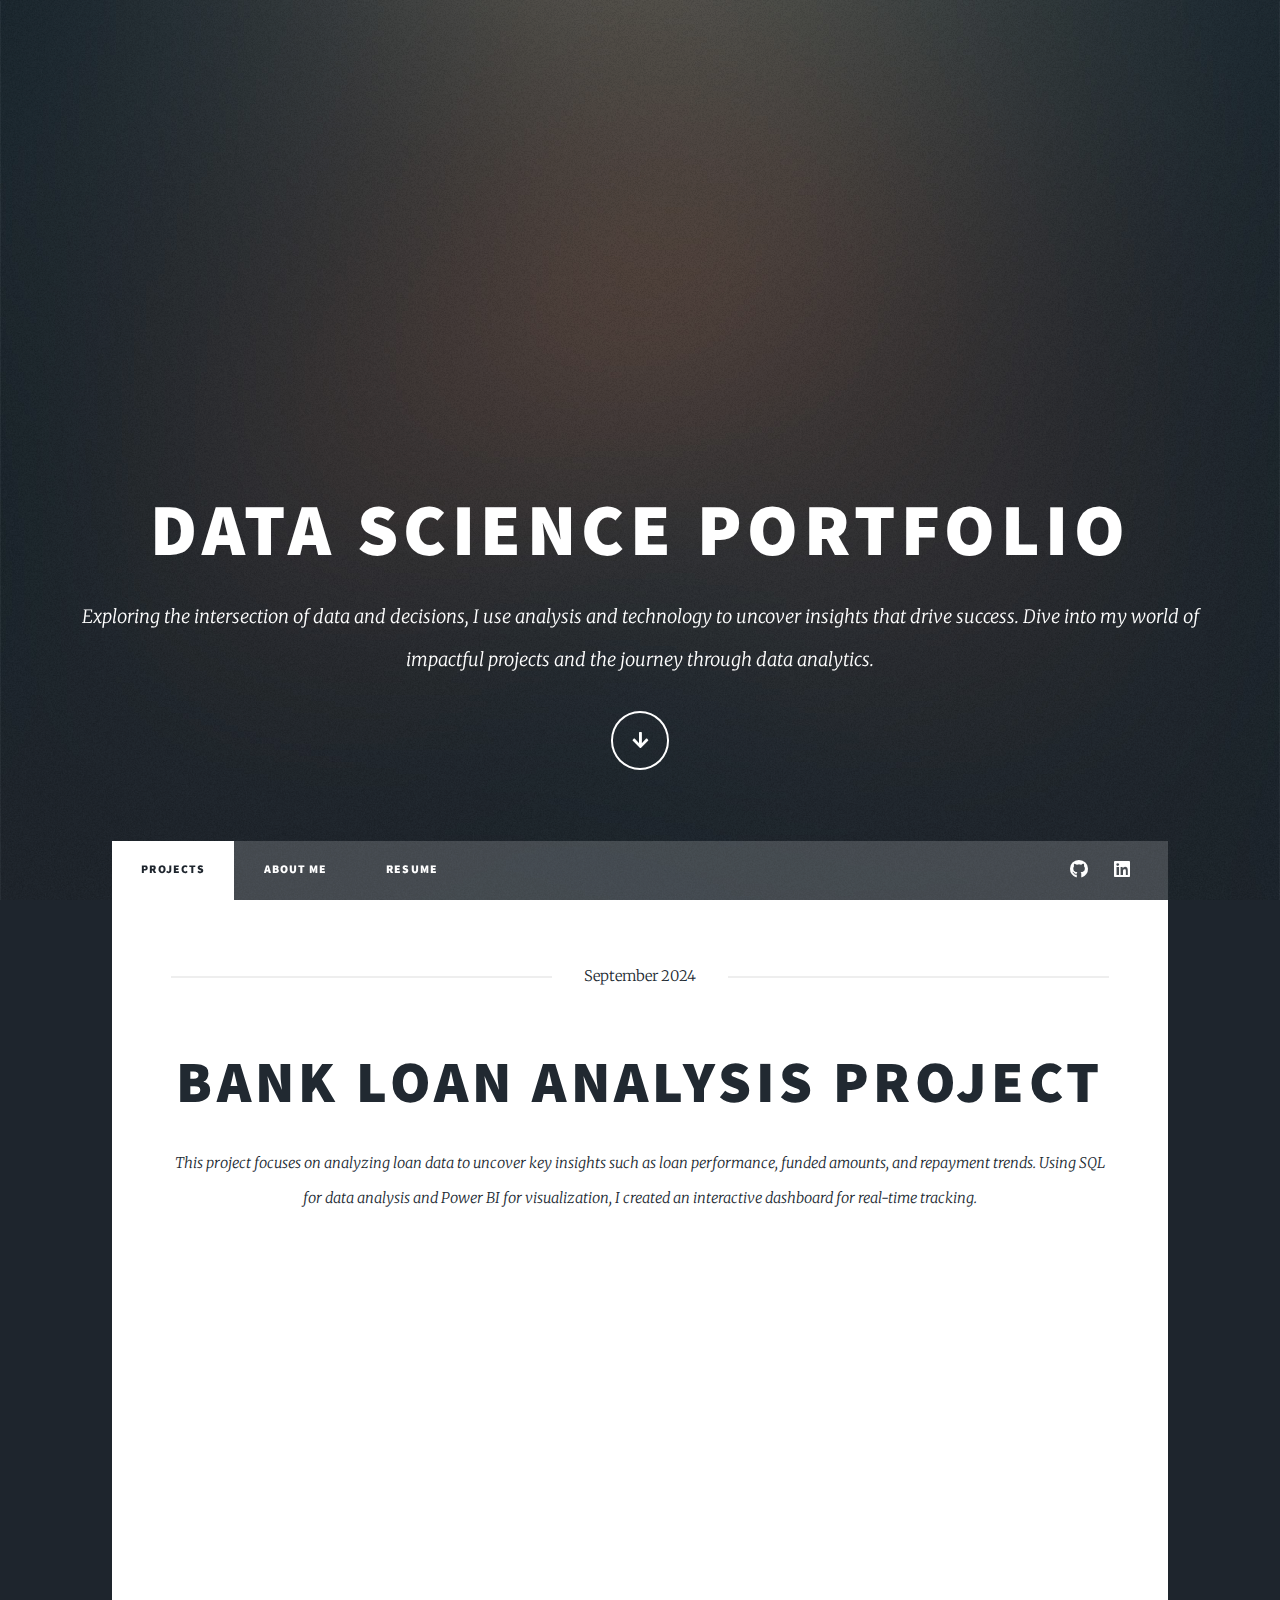
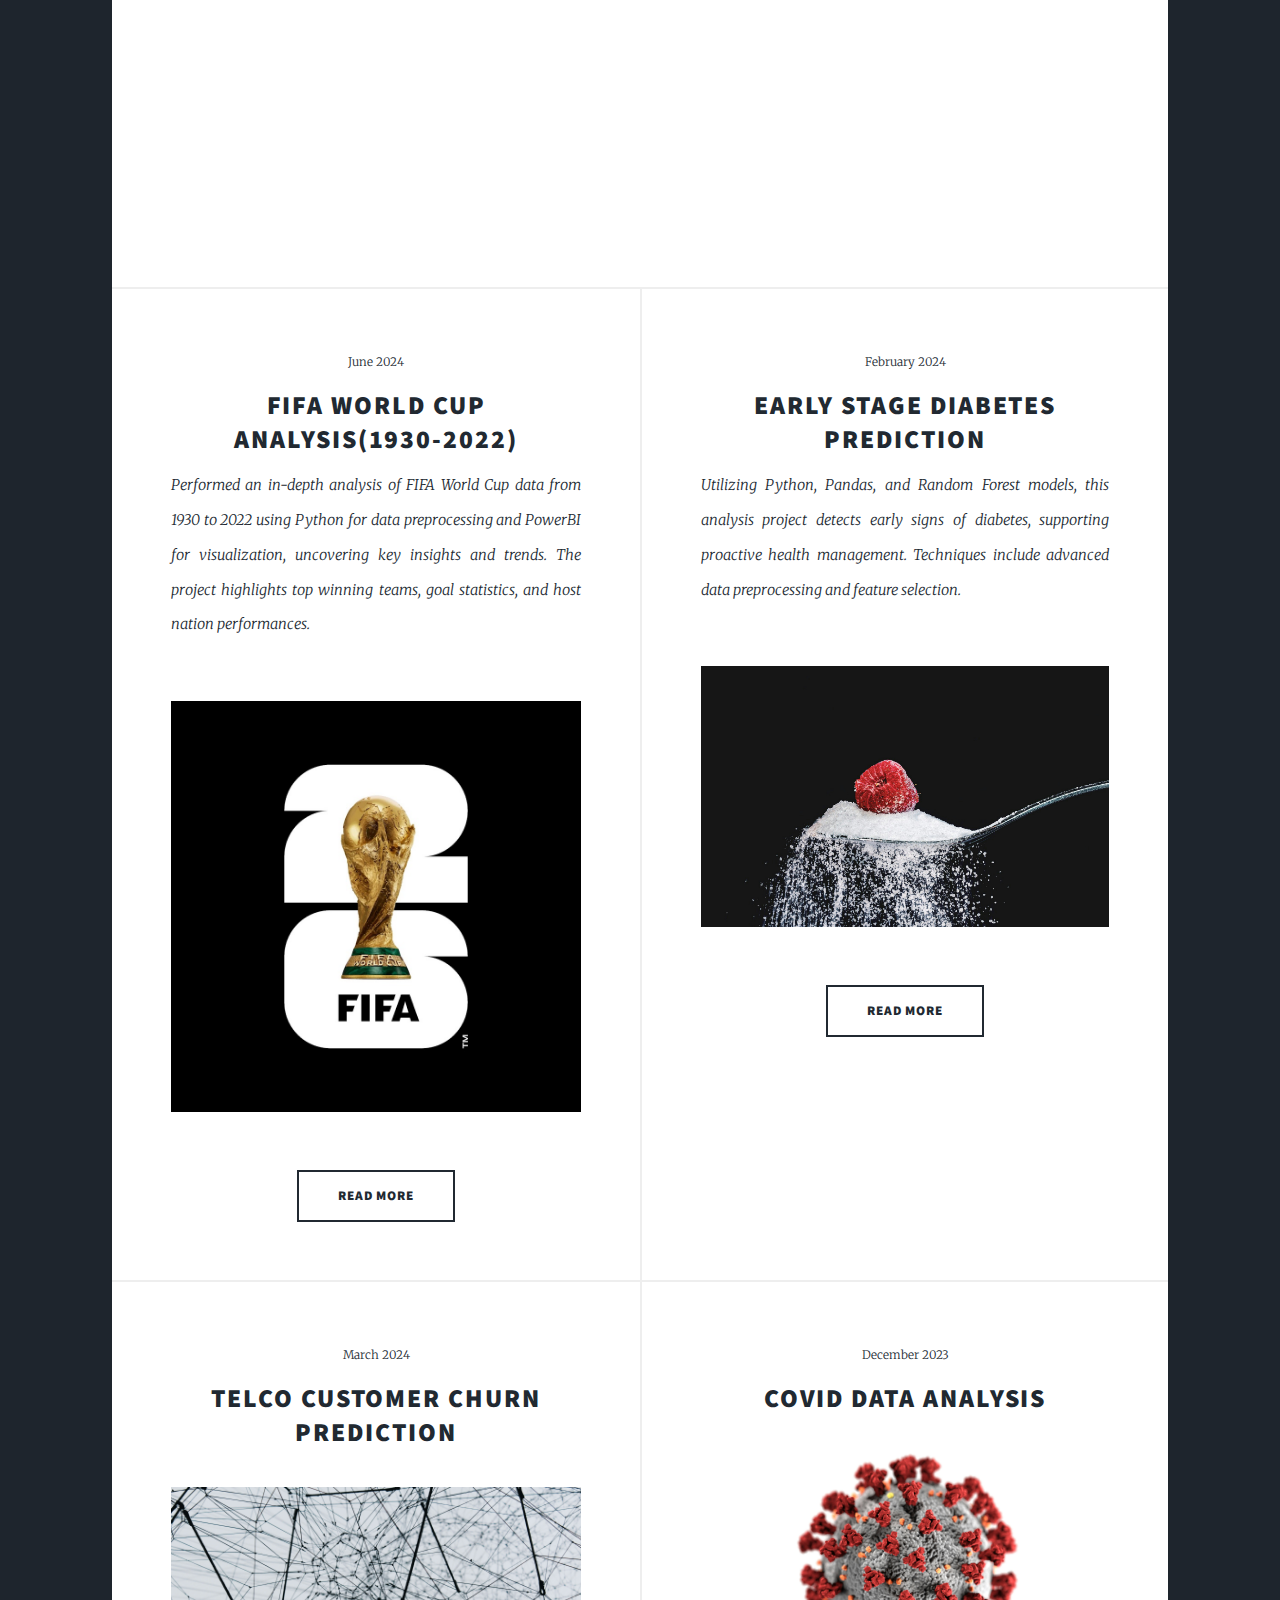
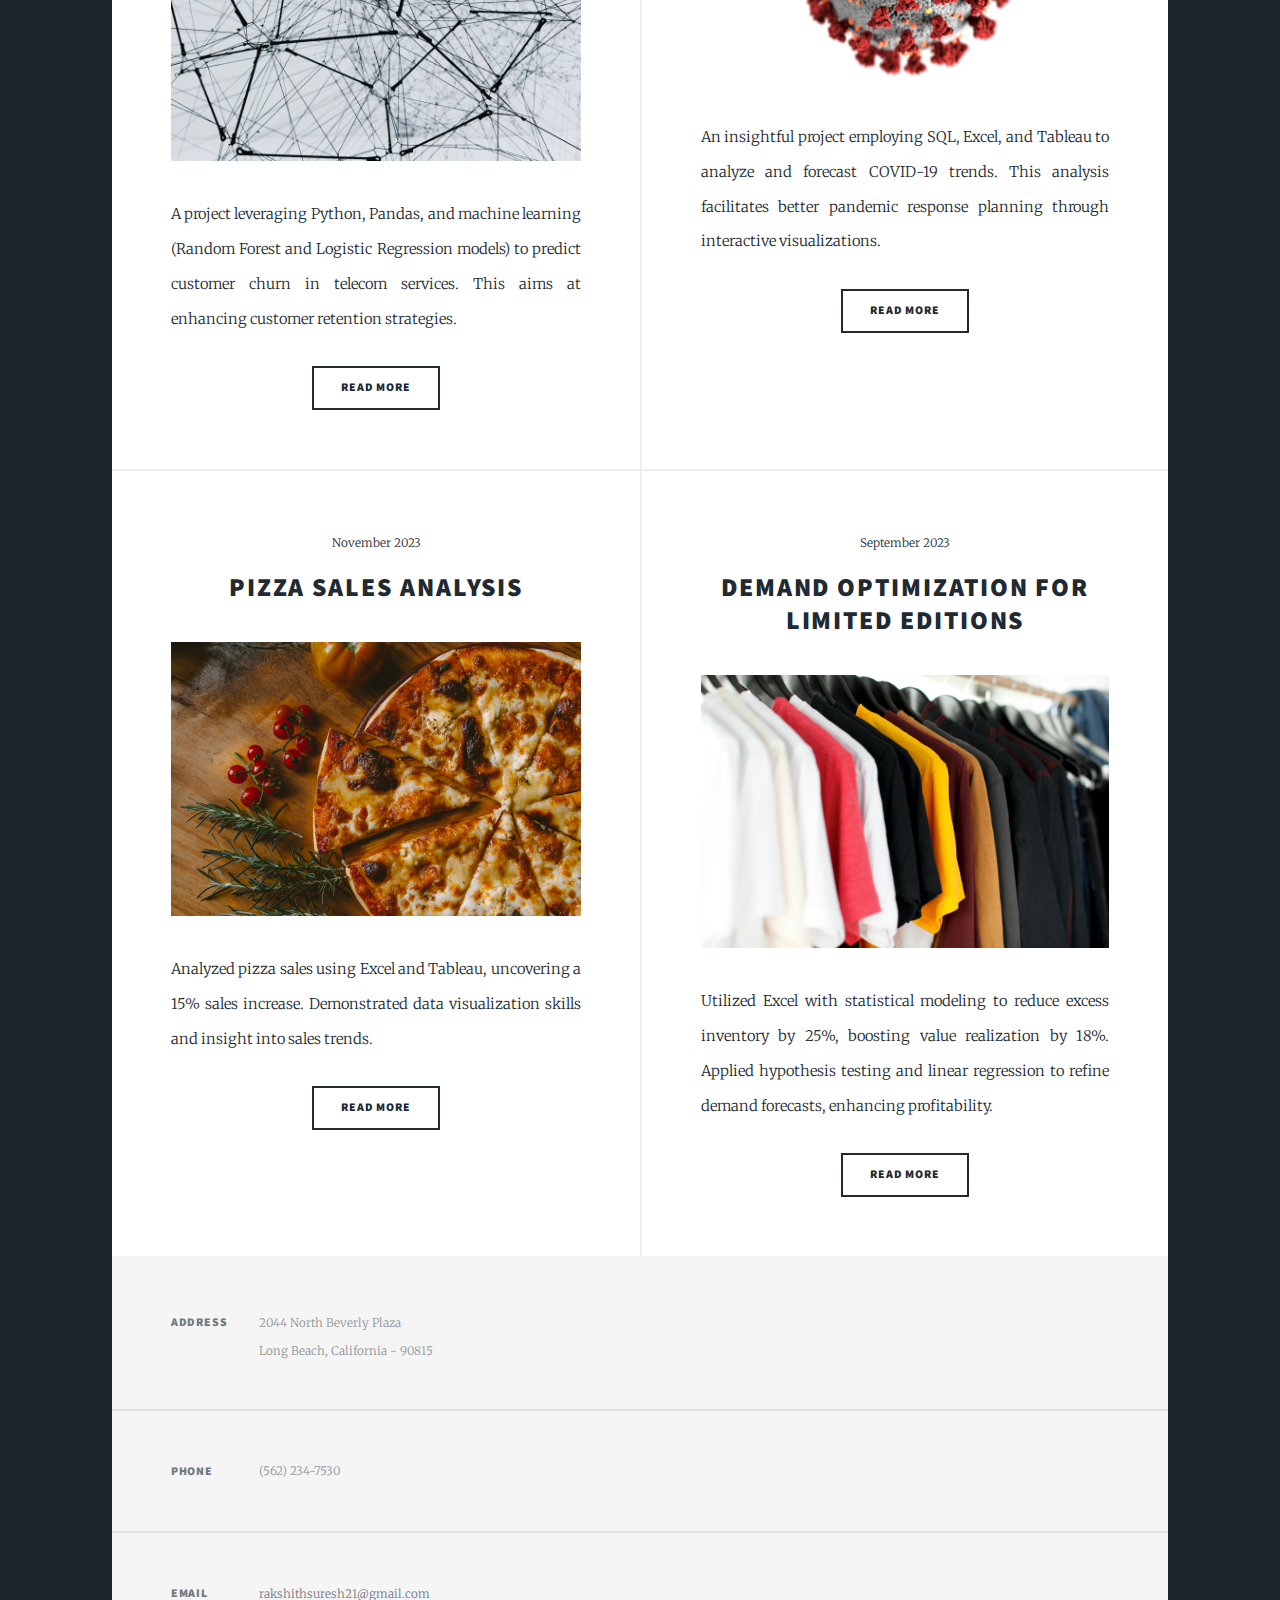
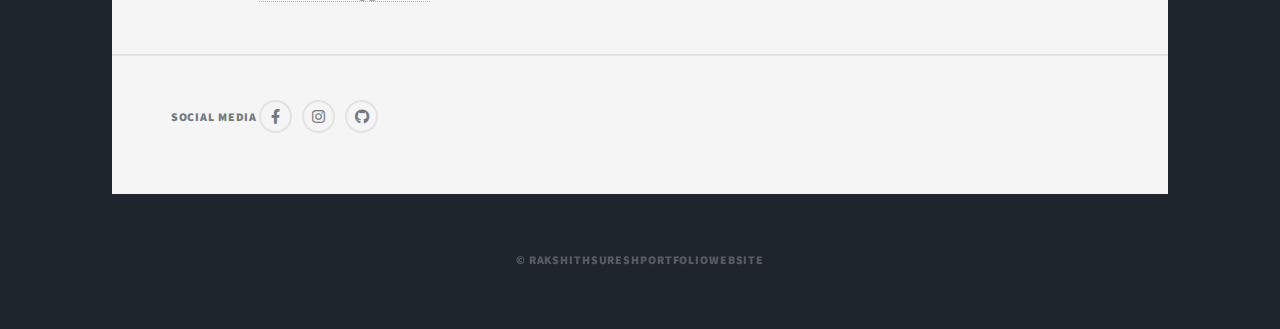
==== commit 164be21c: "Update index.html" ====
--- a/index.html
+++ b/index.html
@@ -49,7 +49,20 @@
 
 						<!-- Featured Post -->
 							<article class="post featured">
-								<header class="major">
+    <header class="major">
+        <span class="date">September 2024</span>
+        <h2><a href="https://app.powerbi.com/reportEmbed?reportId=e0b00c64-6073-4572-9ce8-425decd93089&autoAuth=true&ctid=d175679b-acd3-4644-be82-af041982977a">Bank Loan Analysis Project</a></h2>
+        <p>This project focuses on analyzing loan data to uncover key insights such as loan performance, funded amounts, and repayment trends. Using SQL for data analysis and Power BI for visualization, I created an interactive dashboard for real-time tracking.</p>
+    </header>
+    <iframe title="Bank Loan Analysis Dashboard" width="1140" height="541.25" src="https://app.powerbi.com/reportEmbed?reportId=e0b00c64-6073-4572-9ce8-425decd93089&autoAuth=true&ctid=d175679b-acd3-4644-be82-af041982977a" frameborder="0" allowFullScreen="true"></iframe>
+</article>
+
+
+						<!-- Posts -->
+							<section class="posts">
+
+								<article>
+								<header>
 									<span class="date">June 2024</span>
 									<h2><a href="https://medium.com/@rakshithgowda596/fifa-world-cup-analysis-1930-2022-86f0fb80b61c">FIFA World Cup Analysis(1930-2022)</a></h2>
 									<p>Performed an in-depth analysis of FIFA World Cup data from 1930 to 2022 using Python for data preprocessing and PowerBI for visualization, uncovering key insights and trends. The project highlights top winning teams, goal statistics, and host nation performances.									</p>
@@ -59,9 +72,6 @@
 									<li><a href="https://medium.com/@rakshithgowda596/fifa-world-cup-analysis-1930-2022-86f0fb80b61c" class="button large">Read More</a></li>
 								</ul>
 							</article>
-
-						<!-- Posts -->
-							<section class="posts">
 								<article>
 									<header>
 										<span class="date">February 2024</span>
@@ -171,4 +181,4 @@
 			<script src="assets/js/main.js"></script>
 
 	</body>
-</html>+</html>
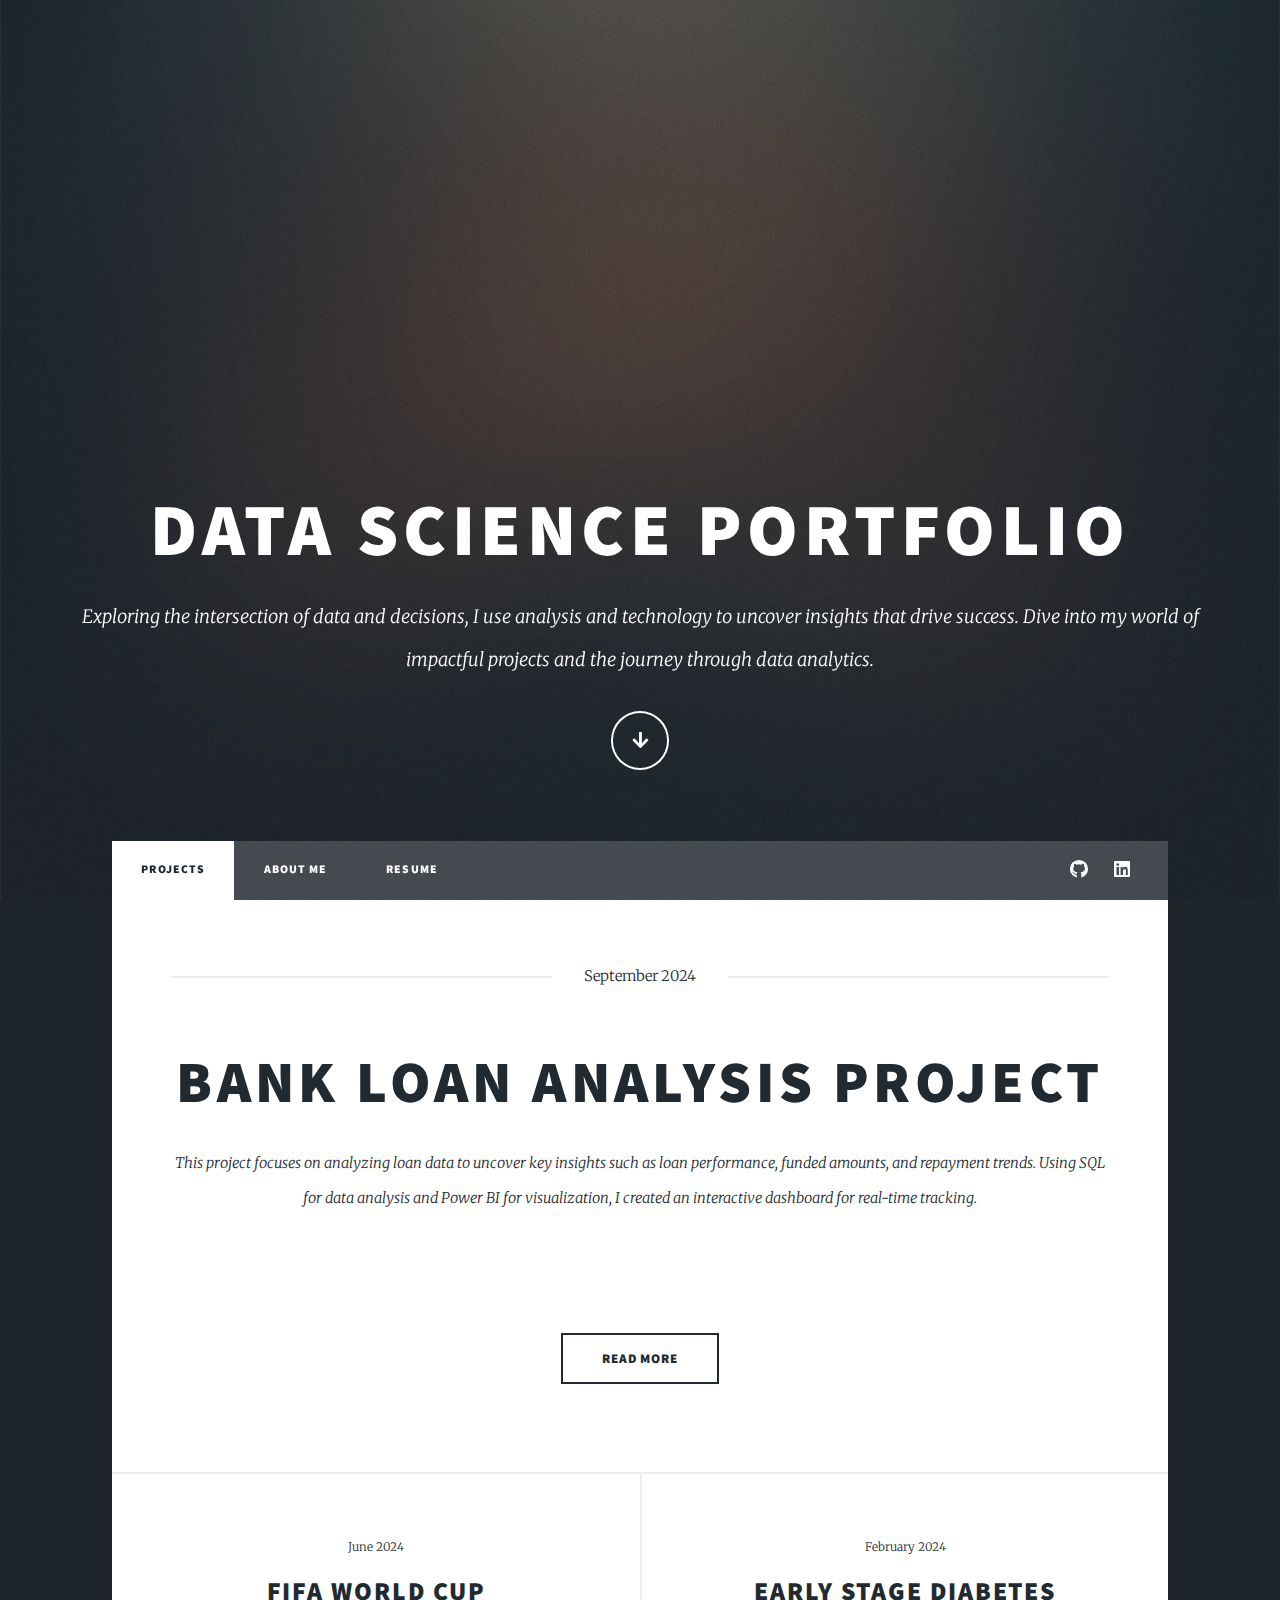
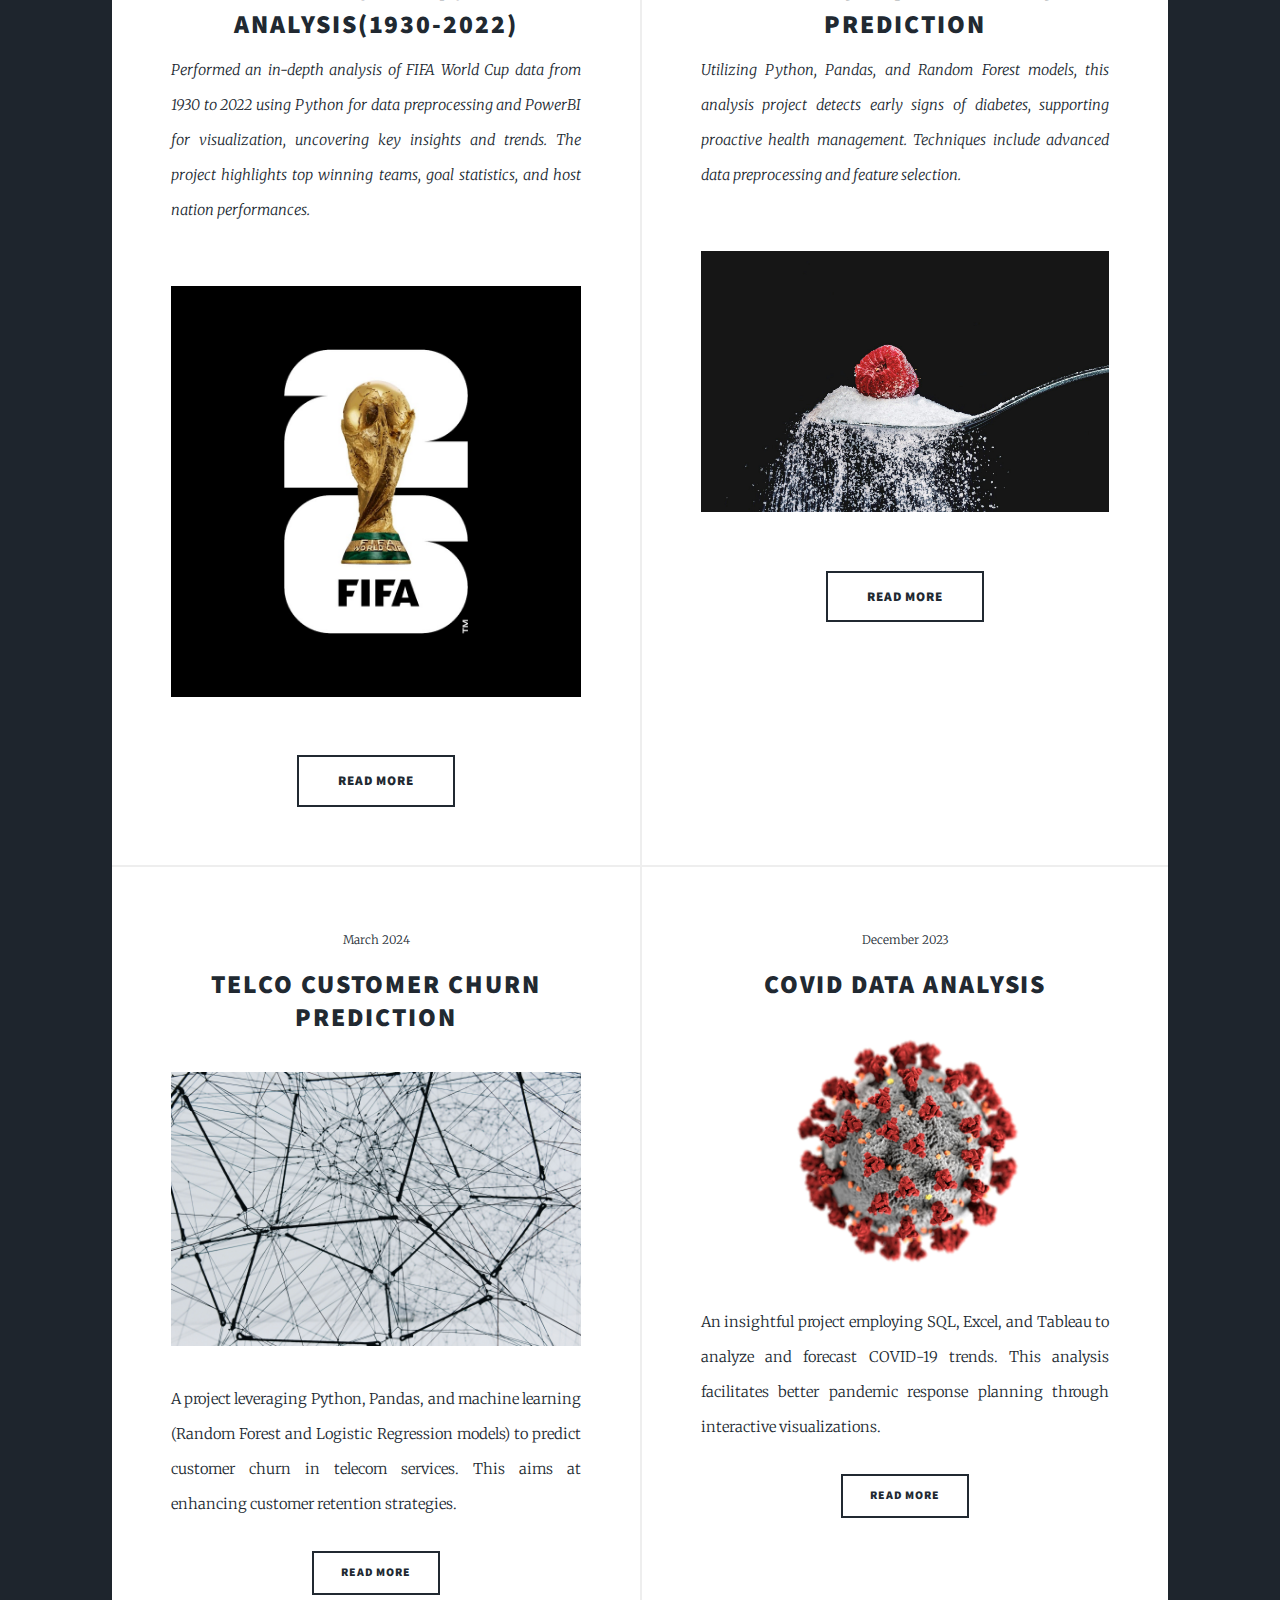
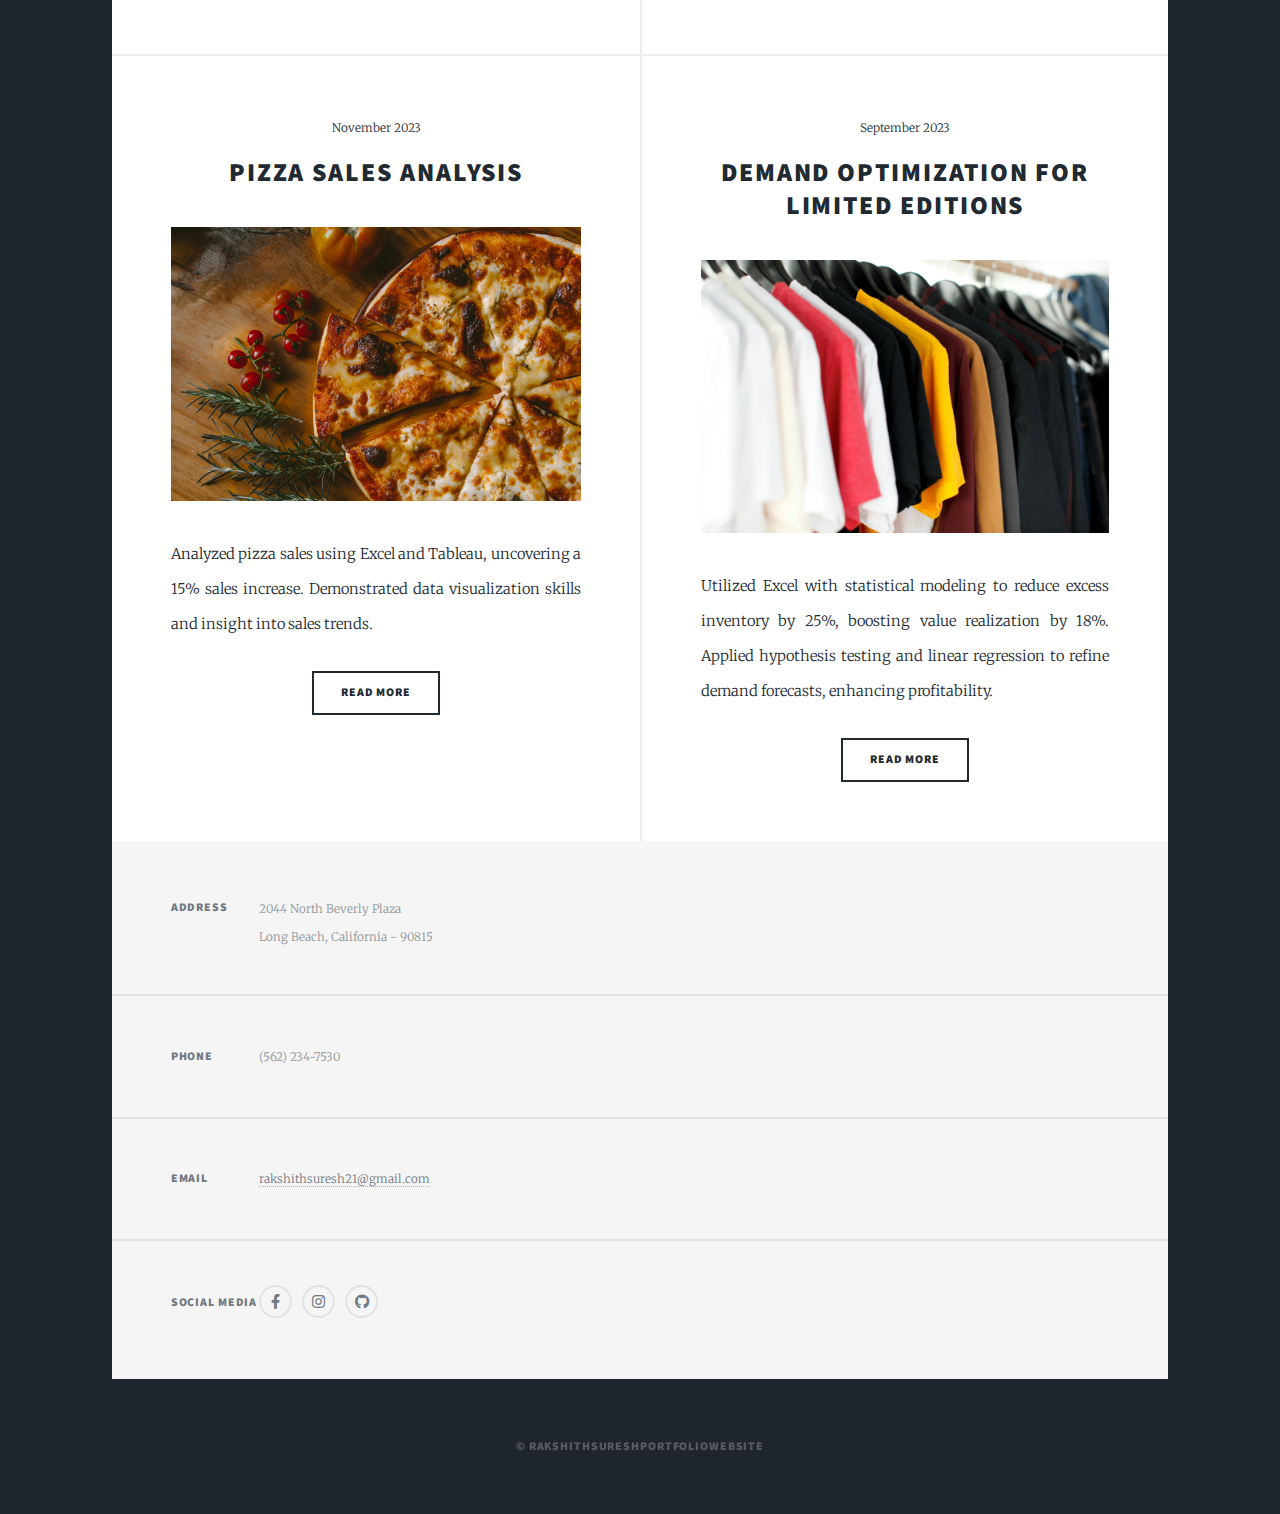
==== commit 0f4b2f6c: "adding loan analysis" ====
--- a/index.html
+++ b/index.html
@@ -54,7 +54,10 @@
         <h2><a href="https://app.powerbi.com/reportEmbed?reportId=e0b00c64-6073-4572-9ce8-425decd93089&autoAuth=true&ctid=d175679b-acd3-4644-be82-af041982977a">Bank Loan Analysis Project</a></h2>
         <p>This project focuses on analyzing loan data to uncover key insights such as loan performance, funded amounts, and repayment trends. Using SQL for data analysis and Power BI for visualization, I created an interactive dashboard for real-time tracking.</p>
     </header>
-    <iframe title="Bank Loan Analysis Dashboard" width="1140" height="541.25" src="https://app.powerbi.com/reportEmbed?reportId=e0b00c64-6073-4572-9ce8-425decd93089&autoAuth=true&ctid=d175679b-acd3-4644-be82-af041982977a" frameborder="0" allowFullScreen="true"></iframe>
+    <a href="#" class="image main"><img src="images/loan analysis.jpg" alt="" /></a>
+								<ul class="actions special">
+									<li><a href="https://medium.com/@rakshithgowda596/fifa-world-cup-analysis-1930-2022-86f0fb80b61c" class="button large">Read More</a></li>
+								</ul>
 </article>
 
 
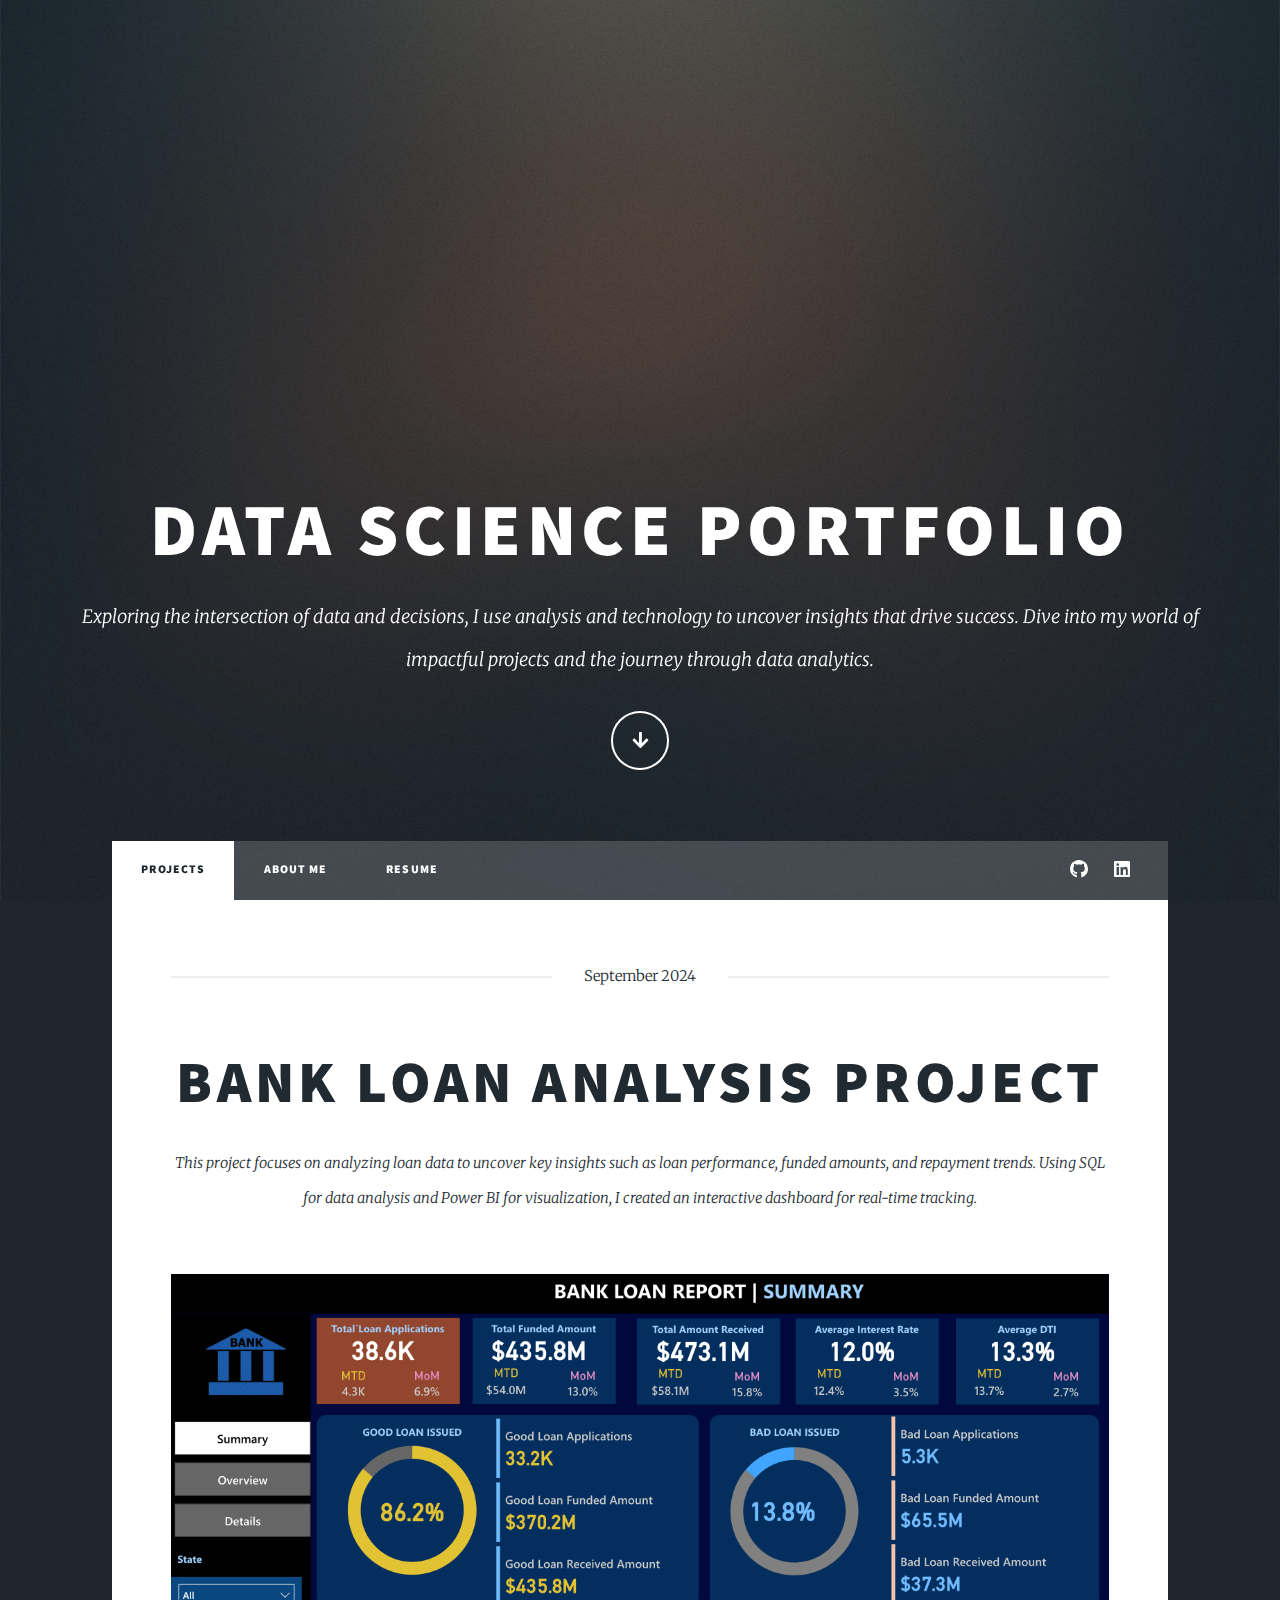
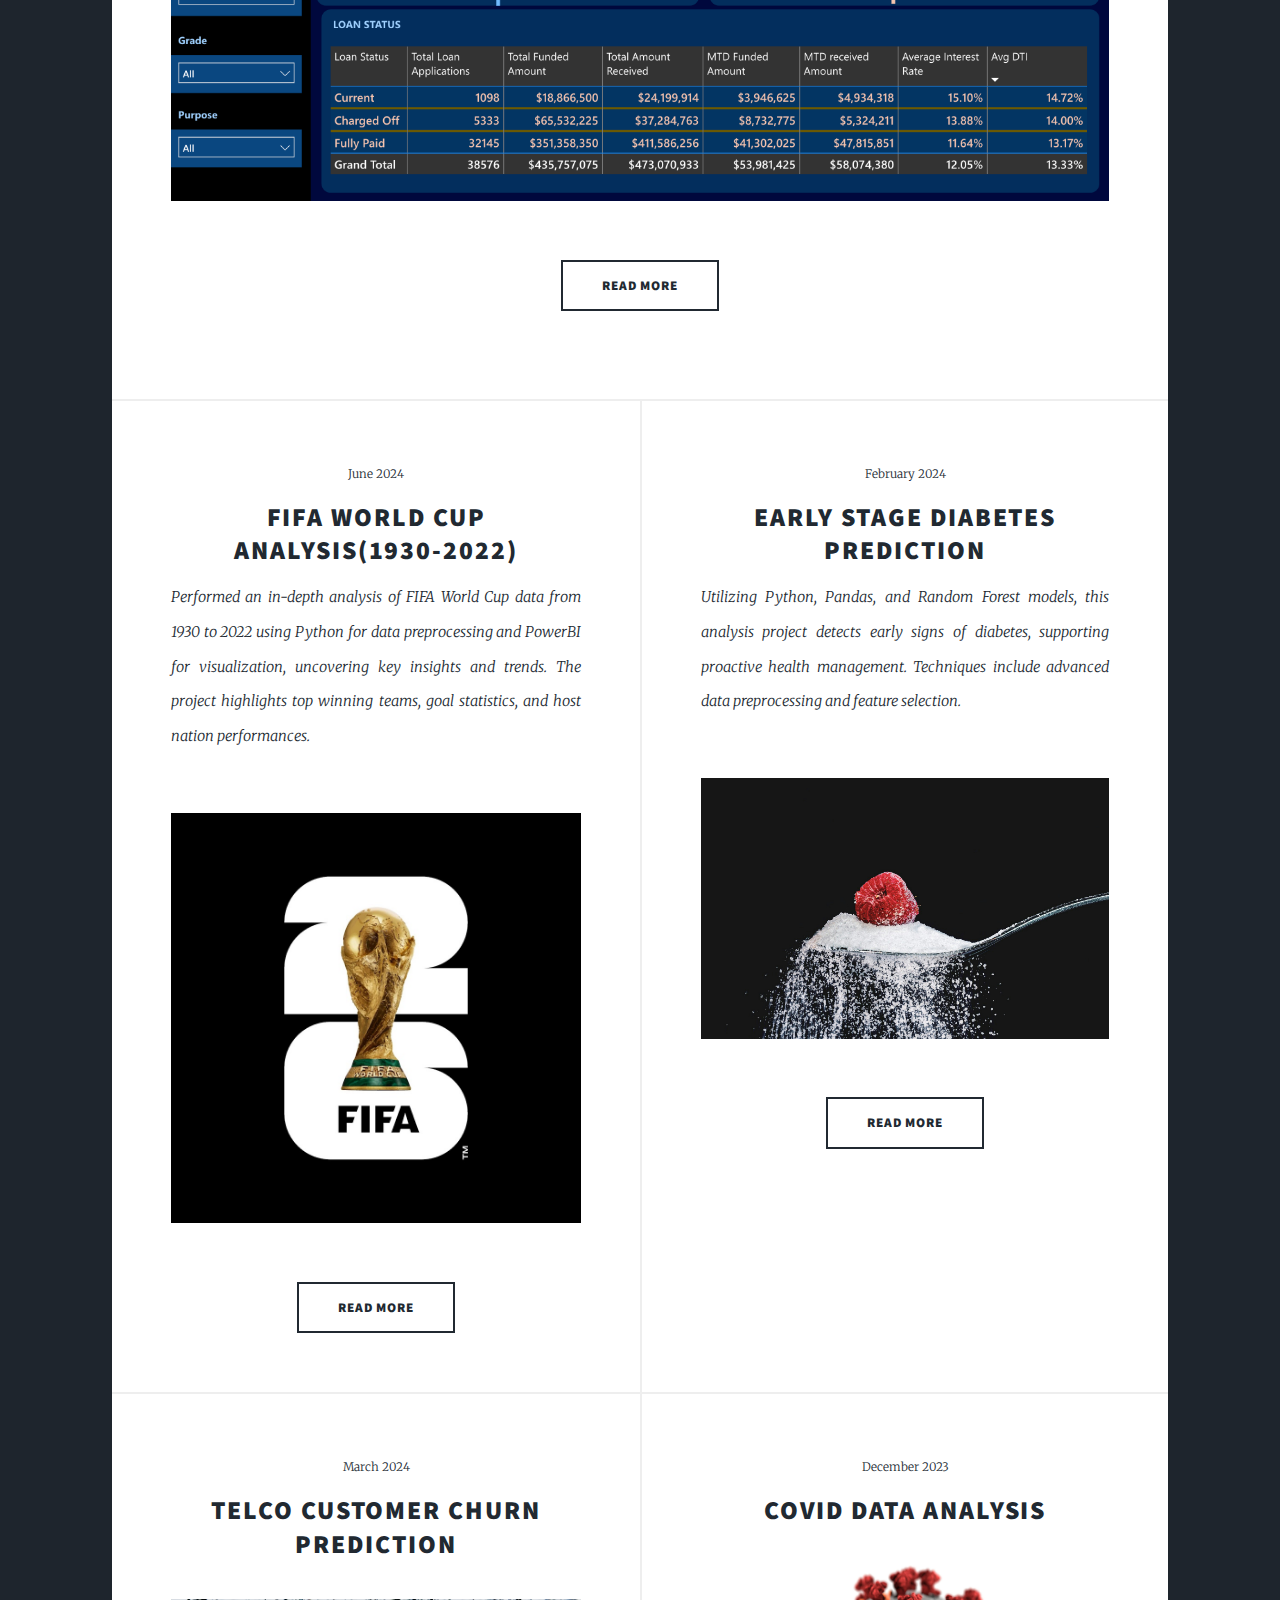
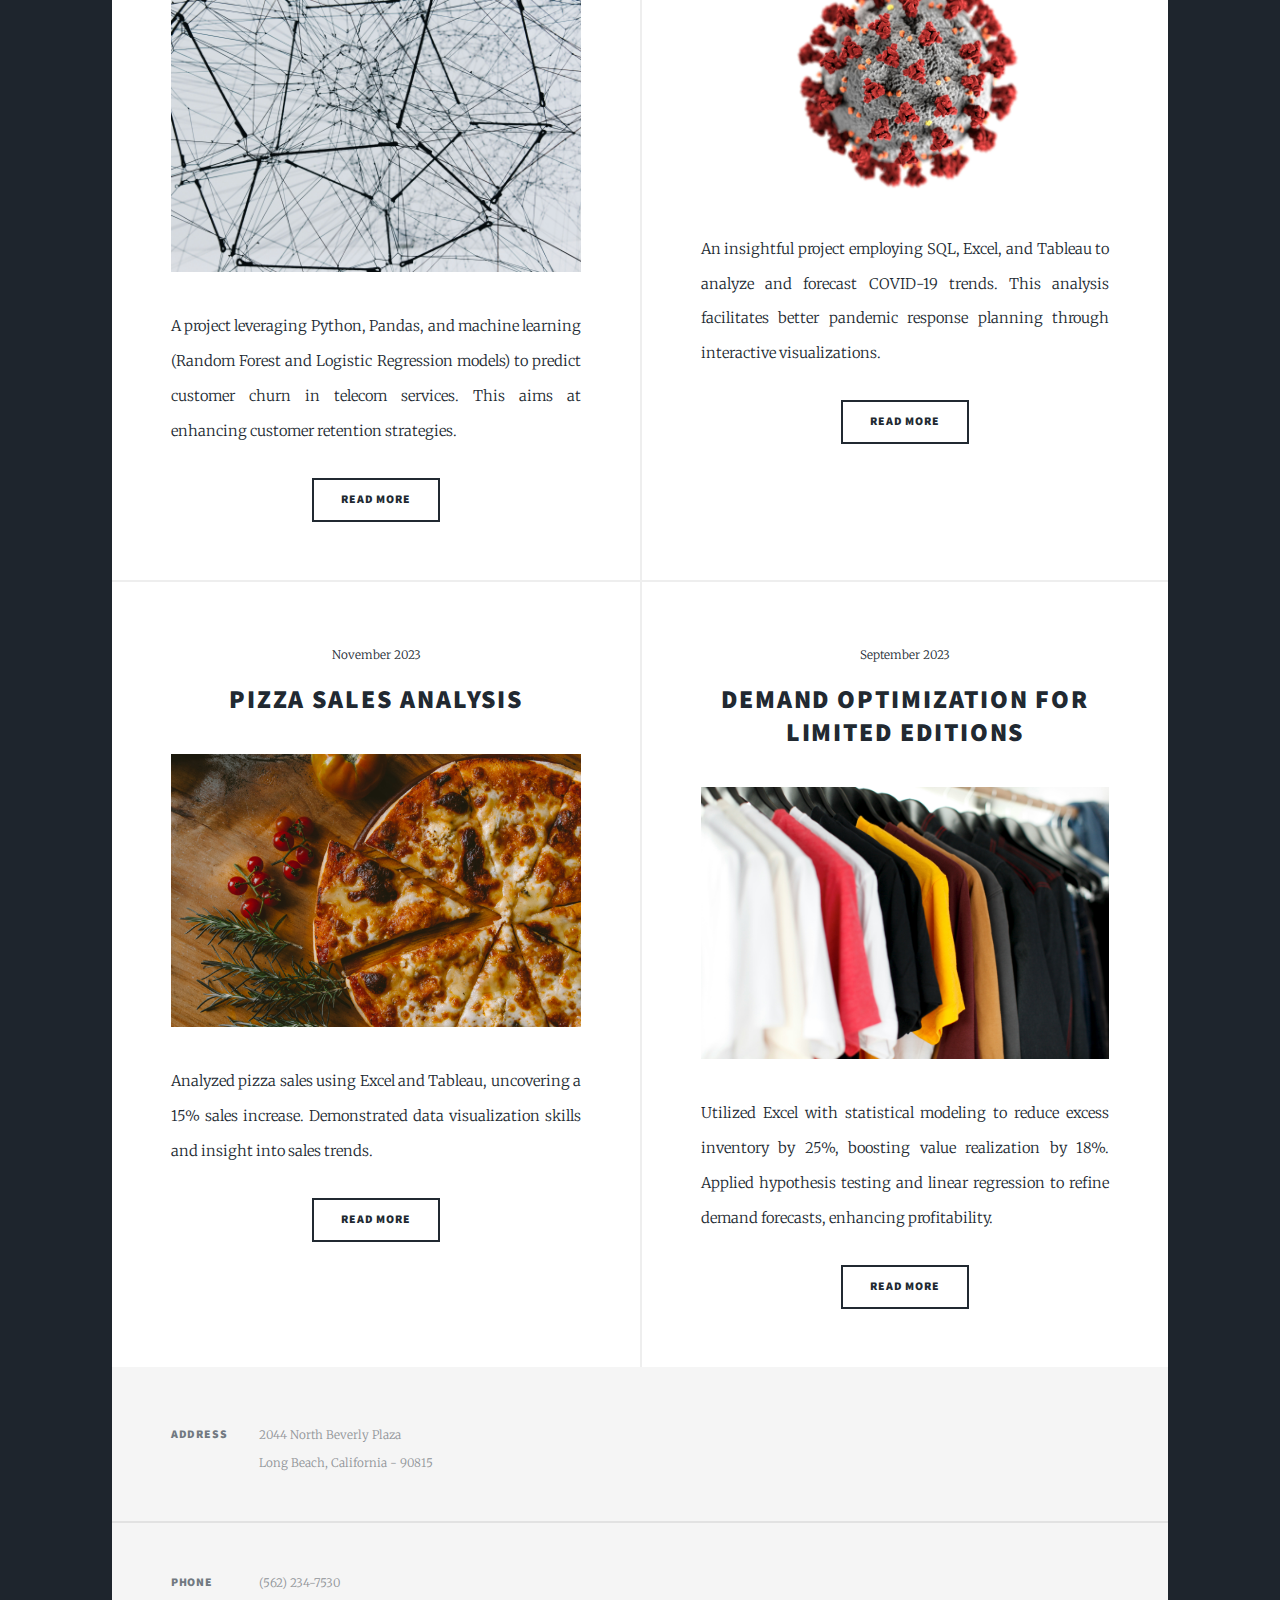
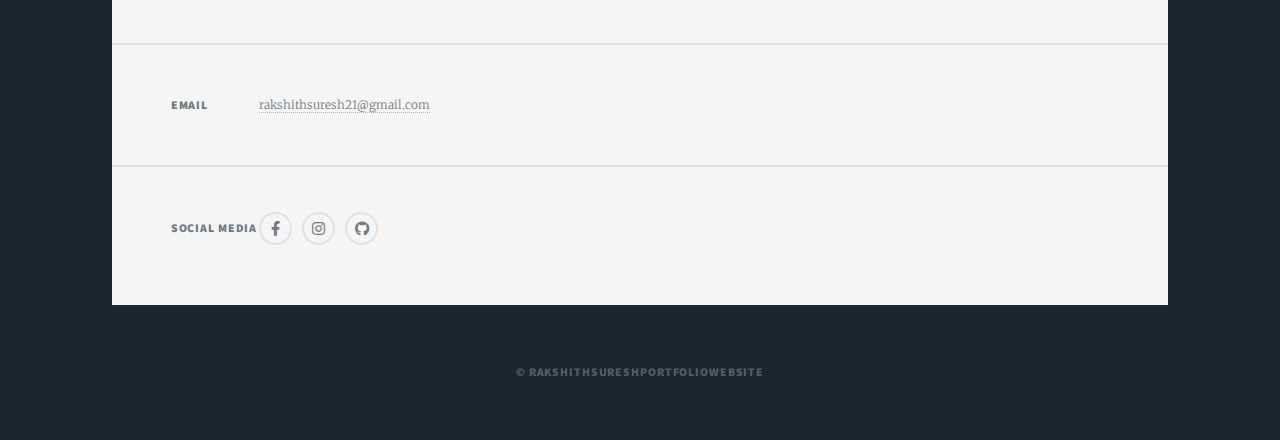
==== commit 6337c0da: "Update index.html" ====
--- a/index.html
+++ b/index.html
@@ -54,9 +54,9 @@
         <h2><a href="https://app.powerbi.com/reportEmbed?reportId=e0b00c64-6073-4572-9ce8-425decd93089&autoAuth=true&ctid=d175679b-acd3-4644-be82-af041982977a">Bank Loan Analysis Project</a></h2>
         <p>This project focuses on analyzing loan data to uncover key insights such as loan performance, funded amounts, and repayment trends. Using SQL for data analysis and Power BI for visualization, I created an interactive dashboard for real-time tracking.</p>
     </header>
-    <a href="#" class="image main"><img src="images/loan analysis.jpg" alt="" /></a>
+    <a href="#" class="image main"><img src="images/loanAnalysis.png" alt="" /></a>
 								<ul class="actions special">
-									<li><a href="https://medium.com/@rakshithgowda596/fifa-world-cup-analysis-1930-2022-86f0fb80b61c" class="button large">Read More</a></li>
+									<li><a href="https://medium.com/@rakshithgowda596/bank-loan-analysis-using-sql-and-power-bi-a-deep-dive-into-data-driven-decision-making-d030139baf00" class="button large">Read More</a></li>
 								</ul>
 </article>
 
